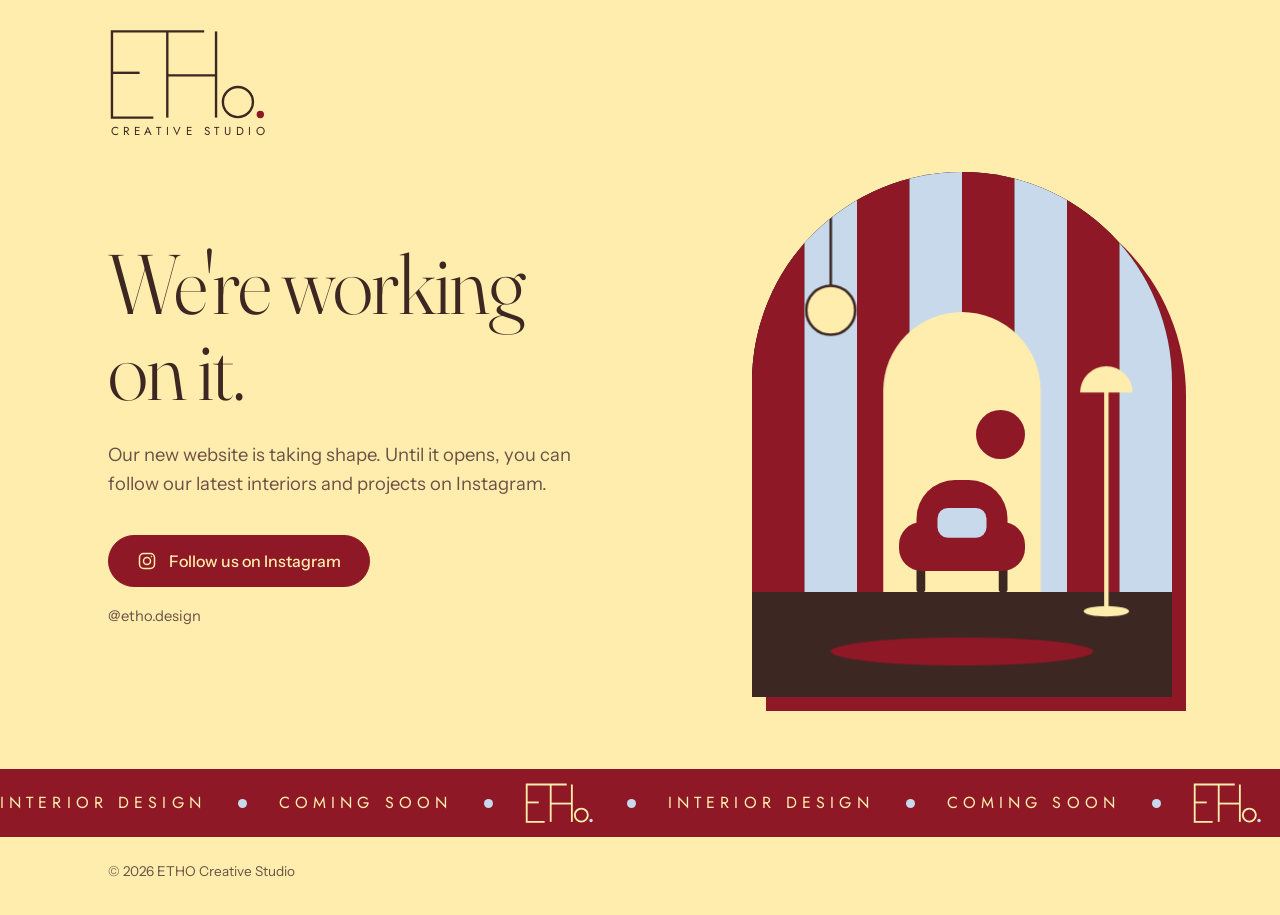
==== index.html @ 62c2abd4 "ETHO-work in progress-v.3.2 Work in Progress page" ====
<!DOCTYPE html>
<html lang="en">
<head>
<meta charset="utf-8">
<meta name="viewport" content="width=device-width, initial-scale=1">
<title>ETHO Creative Studio | Coming soon</title>
<meta name="description" content="ETHO Creative Studio, interior design. Our website is on its way. Follow our work on Instagram.">
<meta property="og:title" content="ETHO Creative Studio">
<meta property="og:description" content="Interior design. Our website is on its way. Follow our work on Instagram.">
<meta name="theme-color" content="#FFEDAD">
<link rel="icon" type="image/svg+xml" href="favicon.svg">
<link rel="preconnect" href="https://fonts.googleapis.com">
<link rel="preconnect" href="https://fonts.gstatic.com" crossorigin>
<link href="https://fonts.googleapis.com/css2?family=Fraunces:ital,opsz,wght@0,9..144,300;0,9..144,400;1,9..144,300&family=Instrument+Sans:wght@400;500&family=Jost:wght@400&display=swap" rel="stylesheet">
<style>
:root{
  --cherry:#8E1825; --blue:#C8D9EC; --butter:#FFEDAD; --choc:#3D2722;
  --bg:var(--butter); --ink:var(--choc); --muted:#6E4F47; --line:rgba(61,39,34,.22);
  --btn:#8E1825; --btn-ink:#FFEDAD; --dot:#8E1825;
  --serif:"Fraunces","Iowan Old Style",Georgia,serif;
  --sans:"Instrument Sans",system-ui,-apple-system,"Segoe UI",sans-serif;
}
@media (prefers-color-scheme: dark){
  :root:not([data-theme="light"]){
    --bg:#241512; --ink:#FFEDAD; --muted:#D8C69E; --line:rgba(255,237,173,.2);
    --btn:#A82236; --btn-ink:#FFEDAD; --dot:#E5485C;
  }
}
*{box-sizing:border-box;margin:0;padding:0}
body{
  background:var(--bg);color:var(--ink);font-family:var(--sans);font-size:17px;line-height:1.6;
  -webkit-font-smoothing:antialiased;min-height:100vh;min-height:100svh;
  display:flex;flex-direction:column;overflow-x:hidden;
}
svg{display:block;max-width:100%}
:focus-visible{outline:3px solid var(--cherry);outline-offset:3px;border-radius:2px}
.wrap{width:100%;max-width:1120px;margin:0 auto;padding:0 28px}
header{padding:28px 0 0}
.logo{display:inline-block;color:var(--ink);line-height:0}
.logo svg{height:clamp(84px,10vw,112px);width:auto;overflow:visible}
.logo .dot{fill:var(--dot)}
main{flex:1;display:flex;align-items:center;padding:24px 0 72px}
.grid{display:grid;grid-template-columns:1.1fr .9fr;gap:72px;align-items:center}
h1{
  font-family:var(--serif);font-weight:300;font-size:clamp(2.7rem,6.6vw,5.4rem);
  line-height:1.02;letter-spacing:-.02em;font-variation-settings:"opsz" 144;max-width:10ch;
}
p.lead{margin-top:26px;max-width:30rem;font-size:1.15rem;color:var(--muted)}
.btn{
  display:inline-flex;align-items:center;gap:12px;margin-top:36px;text-decoration:none;
  font:500 1rem var(--sans);padding:15px 28px;border-radius:999px;
  background:var(--btn);color:var(--btn-ink);border:1px solid var(--btn);
  transition:background .2s,color .2s,transform .2s;
}
.btn:hover{background:transparent;color:var(--ink);border-color:var(--ink)}
.btn svg{width:20px;height:20px}
.handle{margin-top:18px;font-size:.92rem;color:var(--muted)}

.frame{
  border-radius:999px 999px 0 0;overflow:hidden;aspect-ratio:4/5;background:var(--choc);
  width:100%;max-width:420px;justify-self:end;
  box-shadow:14px 14px 0 var(--cherry);
}
.frame svg{width:100%;height:100%}
.stripe{transform-box:fill-box;transform-origin:top;animation:drop .8s cubic-bezier(.2,.7,.2,1) both}
@keyframes drop{from{transform:scaleY(0)}to{transform:scaleY(1)}}
.rise{animation:rise .9s cubic-bezier(.2,.7,.2,1) both}
@keyframes rise{from{opacity:0;transform:translateY(34px)}to{opacity:1;transform:none}}
.sun{animation:pop .7s 1.1s cubic-bezier(.3,1.5,.5,1) both;transform-box:fill-box;transform-origin:center}
@keyframes pop{from{opacity:0;transform:scale(.3)}to{opacity:1;transform:none}}
.swing{transform-box:fill-box;transform-origin:50% 0;animation:swing 4.5s 1.6s ease-in-out infinite alternate}
@keyframes swing{from{transform:rotate(-3deg)}to{transform:rotate(3deg)}}
.fade{animation:fade 1s .1s both}
@keyframes fade{from{opacity:0;transform:translateY(14px)}to{opacity:1;transform:none}}

.ticker{background:var(--cherry);color:var(--butter);overflow:hidden;white-space:nowrap;padding:14px 0}
.track{display:flex;width:max-content;animation:slide 32s linear infinite}
.track span{font-family:Jost,"Instrument Sans",system-ui,sans-serif;font-weight:400;font-size:1rem;letter-spacing:.32em;text-transform:uppercase;display:inline-flex;align-items:center}
.tk-mark svg{height:40px;width:auto;display:block}
.track span::after{content:"";width:9px;height:9px;border-radius:50%;background:var(--blue);margin:0 32px}
@keyframes slide{from{transform:translateX(0)}to{transform:translateX(-50%)}}

footer{padding:24px 0 32px;font-size:.85rem;color:var(--muted)}
@media (max-width:820px){
  .grid{grid-template-columns:1fr;gap:56px}
  .frame{justify-self:start;max-width:340px}
  .wrap{padding:0 20px}
  main{padding-bottom:56px}
}
@media (prefers-reduced-motion: reduce){
  .stripe,.rise,.sun,.swing,.fade,.track{animation:none}
  *{transition:none !important}
}
</style>
</head>
<body>
<header>
  <div class="wrap">
    <a class="logo" href="/" aria-label="ETHO Creative Studio">
      <svg viewBox="170 240 610 425" role="img" aria-hidden="true" focusable="false">
        <g fill="none" stroke="currentColor" stroke-width="9">
          <path d="M342 580H185V253H535"/>
          <path d="M185 410H290"/>
          <path d="M395 253V580"/>
          <path d="M395 420H580"/>
          <path d="M580 253V580"/>
          <circle cx="663" cy="521" r="57"/>
        </g>
        <circle class="dot" cx="748" cy="568" r="14"/>
        <text x="180" y="646" font-family="Jost, 'Instrument Sans', system-ui, sans-serif" font-weight="400" font-size="44" fill="currentColor" textLength="585" lengthAdjust="spacing">CREATIVE STUDIO</text>
      </svg>
    </a>
  </div>
</header>

<main>
  <div class="wrap grid">
    <div class="fade">
      <h1>We're working on it.</h1>
      <p class="lead">Our new website is taking shape. Until it opens, you can follow our latest interiors and projects on Instagram.</p>
      <a class="btn" href="https://www.instagram.com/etho.design" target="_blank" rel="noopener">
        <svg viewBox="0 0 24 24" fill="none" stroke="currentColor" stroke-width="1.8" aria-hidden="true"><rect x="3" y="3" width="18" height="18" rx="5"/><circle cx="12" cy="12" r="4.2"/><circle cx="17.4" cy="6.6" r="1" fill="currentColor" stroke="none"/></svg>
        Follow us on Instagram
      </a>
      <p class="handle">@etho.design</p>
    </div>

    <div class="frame" aria-hidden="true">
      <svg viewBox="0 0 480 600" preserveAspectRatio="xMidYMid slice">
        <rect width="480" height="600" fill="#3D2722"/>
        <rect class="stripe" x="0" y="0" width="60" height="480" fill="#8E1825" style="animation-delay:0.00s"/>
        <rect class="stripe" x="60" y="0" width="60" height="480" fill="#C8D9EC" style="animation-delay:0.07s"/>
        <rect class="stripe" x="120" y="0" width="60" height="480" fill="#8E1825" style="animation-delay:0.14s"/>
        <rect class="stripe" x="180" y="0" width="60" height="480" fill="#C8D9EC" style="animation-delay:0.21s"/>
        <rect class="stripe" x="240" y="0" width="60" height="480" fill="#8E1825" style="animation-delay:0.28s"/>
        <rect class="stripe" x="300" y="0" width="60" height="480" fill="#C8D9EC" style="animation-delay:0.35s"/>
        <rect class="stripe" x="360" y="0" width="60" height="480" fill="#8E1825" style="animation-delay:0.42s"/>
        <rect class="stripe" x="420" y="0" width="60" height="480" fill="#C8D9EC" style="animation-delay:0.49s"/>
        <rect y="480" width="480" height="120" fill="#3D2722"/>
        <g class="rise" style="animation-delay:.7s">
          <path d="M150 480V250a90 90 0 0 1 180 0V480z" fill="#FFEDAD"/>
        </g>
        <circle class="sun" cx="284" cy="300" r="28" fill="#8E1825"/>
        <g class="rise" style="animation-delay:.95s">
          <rect x="188" y="446" width="10" height="34" rx="3" fill="#3D2722"/>
          <rect x="282" y="446" width="10" height="34" rx="3" fill="#3D2722"/>
          <rect x="188" y="352" width="104" height="100" rx="44" fill="#8E1825"/>
          <rect x="168" y="400" width="144" height="56" rx="26" fill="#8E1825"/>
          <rect x="212" y="384" width="56" height="34" rx="12" fill="#C8D9EC"/>
        </g>
        <g class="swing">
          <line x1="90" y1="0" x2="90" y2="132" stroke="#3D2722" stroke-width="3"/>
          <circle cx="90" cy="158" r="28" fill="#FFEDAD" stroke="#3D2722" stroke-width="3"/>
        </g>
        <g class="rise" style="animation-delay:1.15s">
          <line x1="405" y1="250" x2="405" y2="500" stroke="#FFEDAD" stroke-width="5" stroke-linecap="round"/>
          <path d="M375 252a30 30 0 0 1 60 0z" fill="#FFEDAD"/>
          <ellipse cx="405" cy="502" rx="26" ry="6" fill="#FFEDAD"/>
        </g>
        <g class="rise" style="animation-delay:1.3s">
          <ellipse cx="240" cy="548" rx="150" ry="16" fill="#8E1825"/>
        </g>
      </svg>
    </div>
  </div>
</main>

<div class="ticker" aria-hidden="true">
  <div class="track"><span>Interior design</span><span>Coming soon</span><span class="tk-mark"><svg viewBox="170 240 610 350" role="img" aria-hidden="true" focusable="false"><g fill="none" stroke="currentColor" stroke-width="16"><path d="M342 580H185V253H535"/><path d="M185 410H290"/><path d="M395 253V580"/><path d="M395 420H580"/><path d="M580 253V580"/><circle cx="663" cy="521" r="57"/></g><circle cx="748" cy="568" r="15" fill="#C8D9EC"/></svg></span><span>Interior design</span><span>Coming soon</span><span class="tk-mark"><svg viewBox="170 240 610 350" role="img" aria-hidden="true" focusable="false"><g fill="none" stroke="currentColor" stroke-width="16"><path d="M342 580H185V253H535"/><path d="M185 410H290"/><path d="M395 253V580"/><path d="M395 420H580"/><path d="M580 253V580"/><circle cx="663" cy="521" r="57"/></g><circle cx="748" cy="568" r="15" fill="#C8D9EC"/></svg></span><span>Interior design</span><span>Coming soon</span><span class="tk-mark"><svg viewBox="170 240 610 350" role="img" aria-hidden="true" focusable="false"><g fill="none" stroke="currentColor" stroke-width="16"><path d="M342 580H185V253H535"/><path d="M185 410H290"/><path d="M395 253V580"/><path d="M395 420H580"/><path d="M580 253V580"/><circle cx="663" cy="521" r="57"/></g><circle cx="748" cy="568" r="15" fill="#C8D9EC"/></svg></span><span>Interior design</span><span>Coming soon</span><span class="tk-mark"><svg viewBox="170 240 610 350" role="img" aria-hidden="true" focusable="false"><g fill="none" stroke="currentColor" stroke-width="16"><path d="M342 580H185V253H535"/><path d="M185 410H290"/><path d="M395 253V580"/><path d="M395 420H580"/><path d="M580 253V580"/><circle cx="663" cy="521" r="57"/></g><circle cx="748" cy="568" r="15" fill="#C8D9EC"/></svg></span><span>Interior design</span><span>Coming soon</span><span class="tk-mark"><svg viewBox="170 240 610 350" role="img" aria-hidden="true" focusable="false"><g fill="none" stroke="currentColor" stroke-width="16"><path d="M342 580H185V253H535"/><path d="M185 410H290"/><path d="M395 253V580"/><path d="M395 420H580"/><path d="M580 253V580"/><circle cx="663" cy="521" r="57"/></g><circle cx="748" cy="568" r="15" fill="#C8D9EC"/></svg></span><span>Interior design</span><span>Coming soon</span><span class="tk-mark"><svg viewBox="170 240 610 350" role="img" aria-hidden="true" focusable="false"><g fill="none" stroke="currentColor" stroke-width="16"><path d="M342 580H185V253H535"/><path d="M185 410H290"/><path d="M395 253V580"/><path d="M395 420H580"/><path d="M580 253V580"/><circle cx="663" cy="521" r="57"/></g><circle cx="748" cy="568" r="15" fill="#C8D9EC"/></svg></span></div>
</div>

<footer><div class="wrap">&copy; <span id="yr">2026</span> ETHO Creative Studio</div></footer>
<script>document.getElementById("yr").textContent=new Date().getFullYear();</script>
</body>
</html>
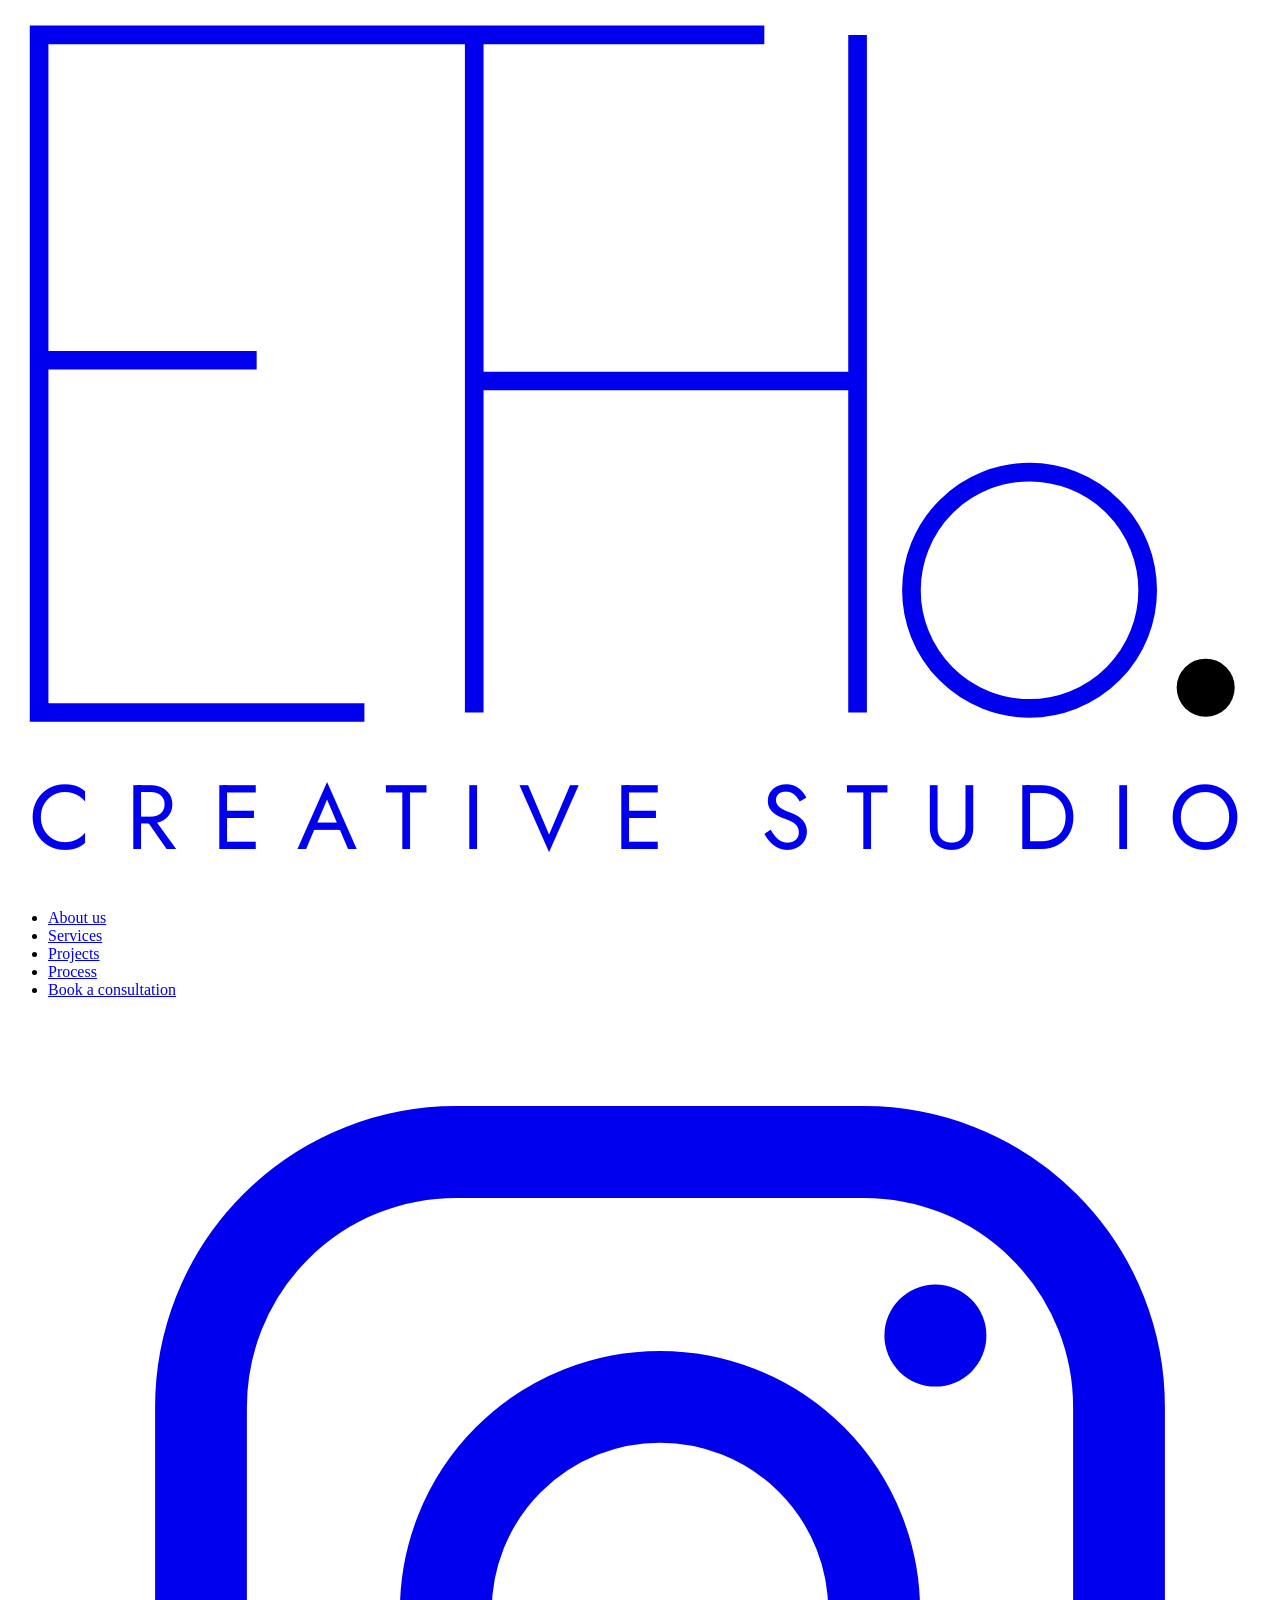
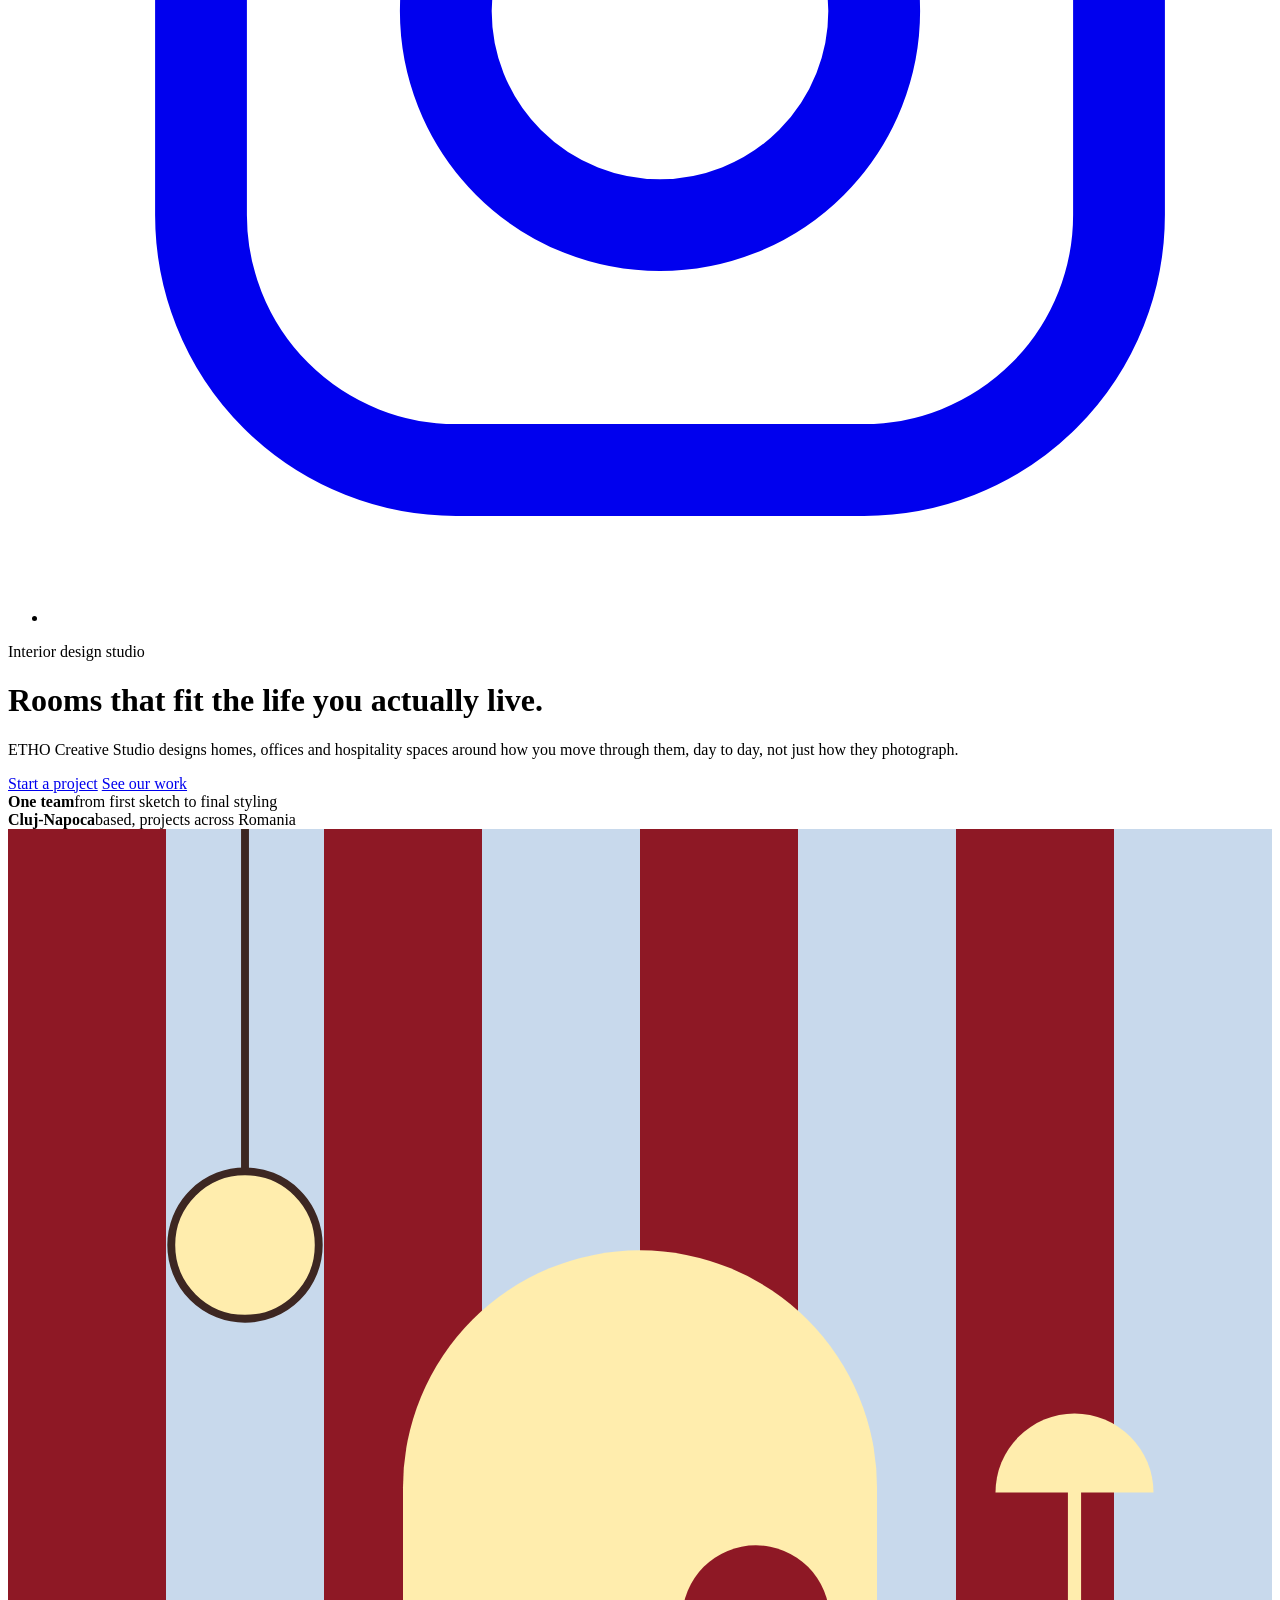
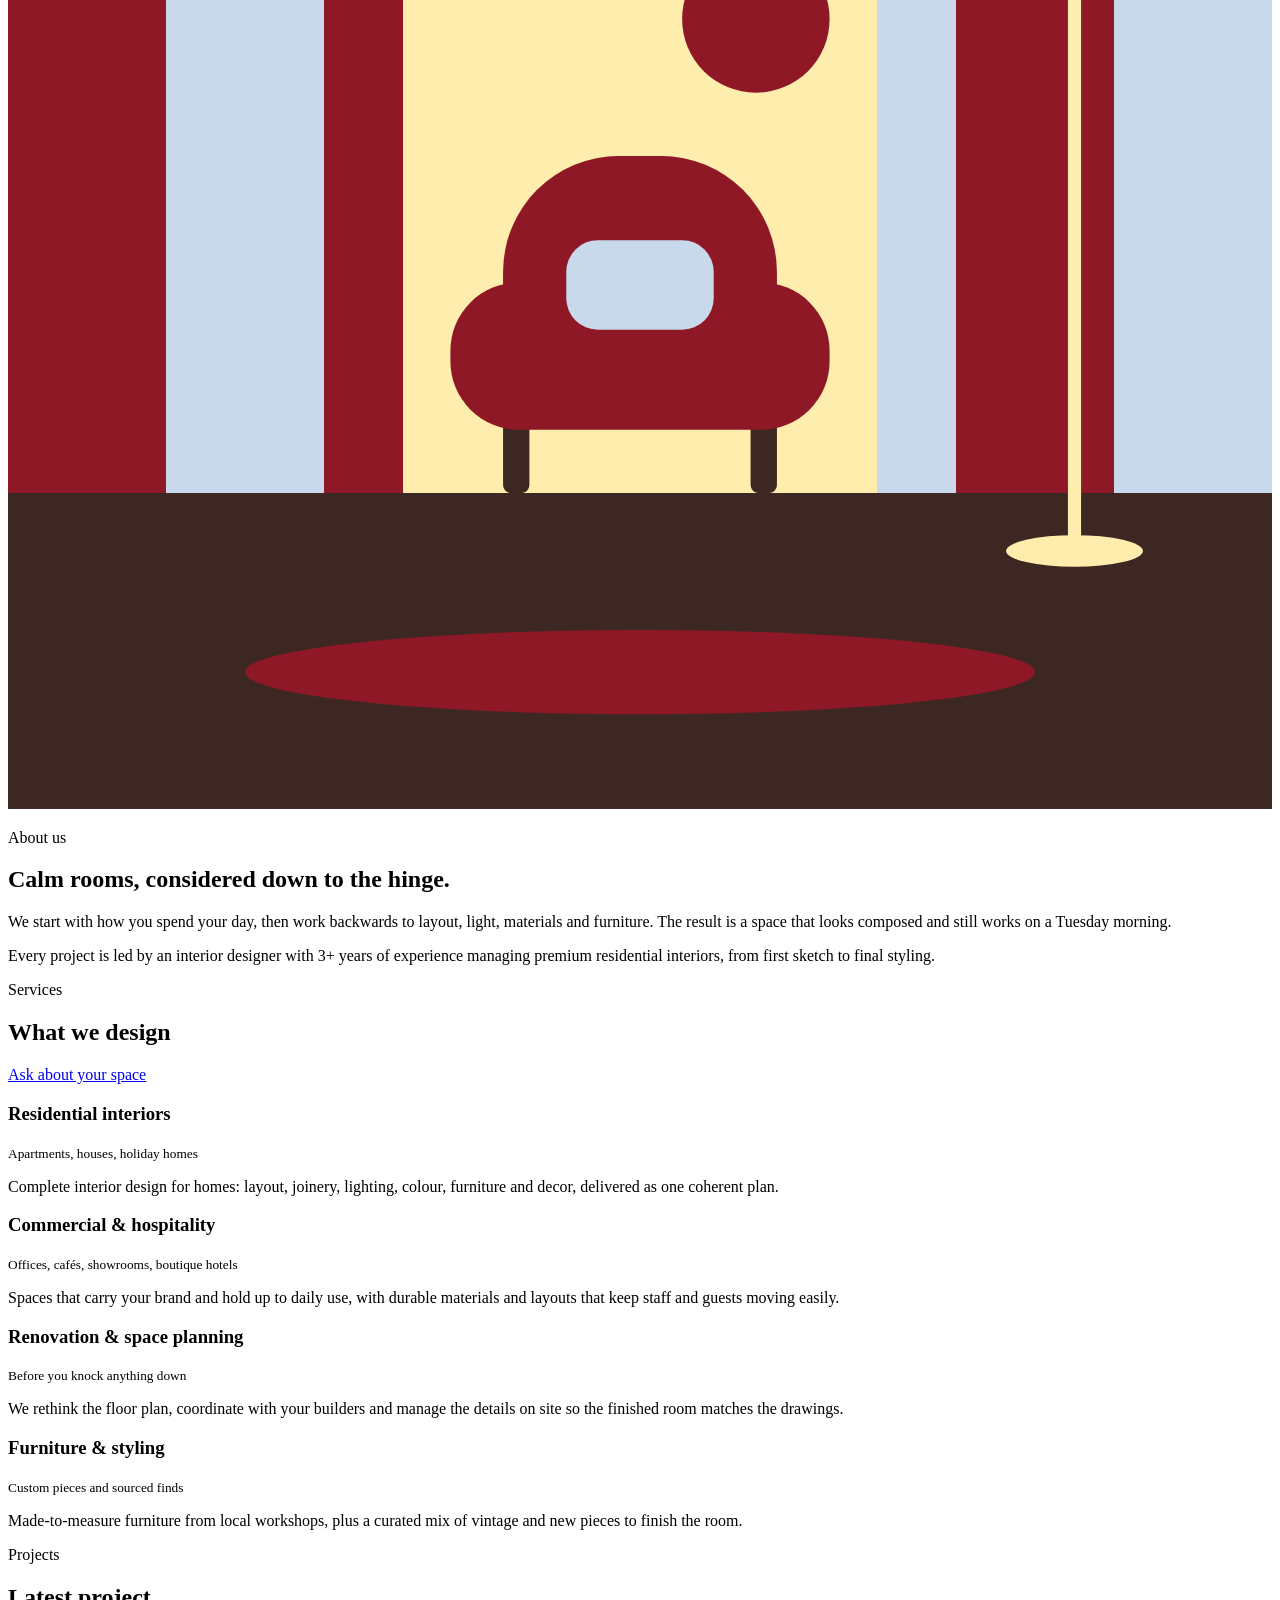
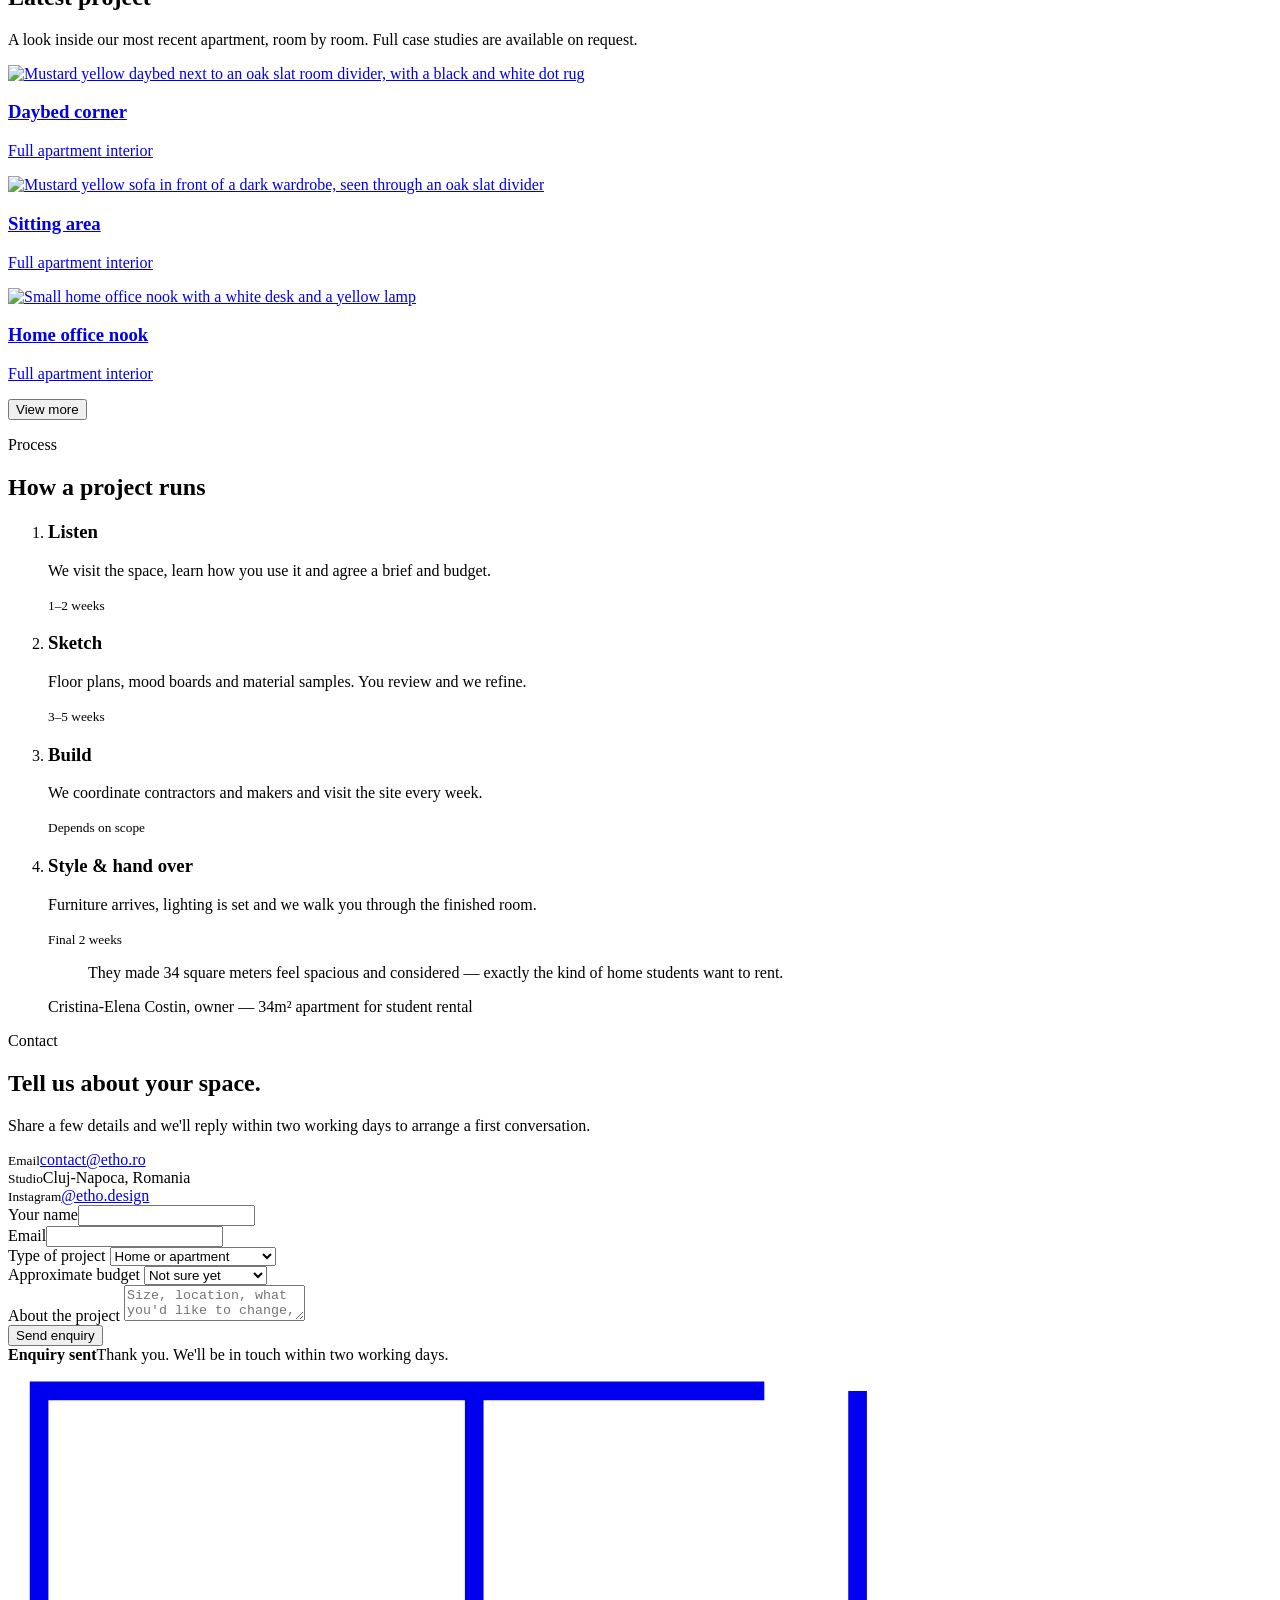
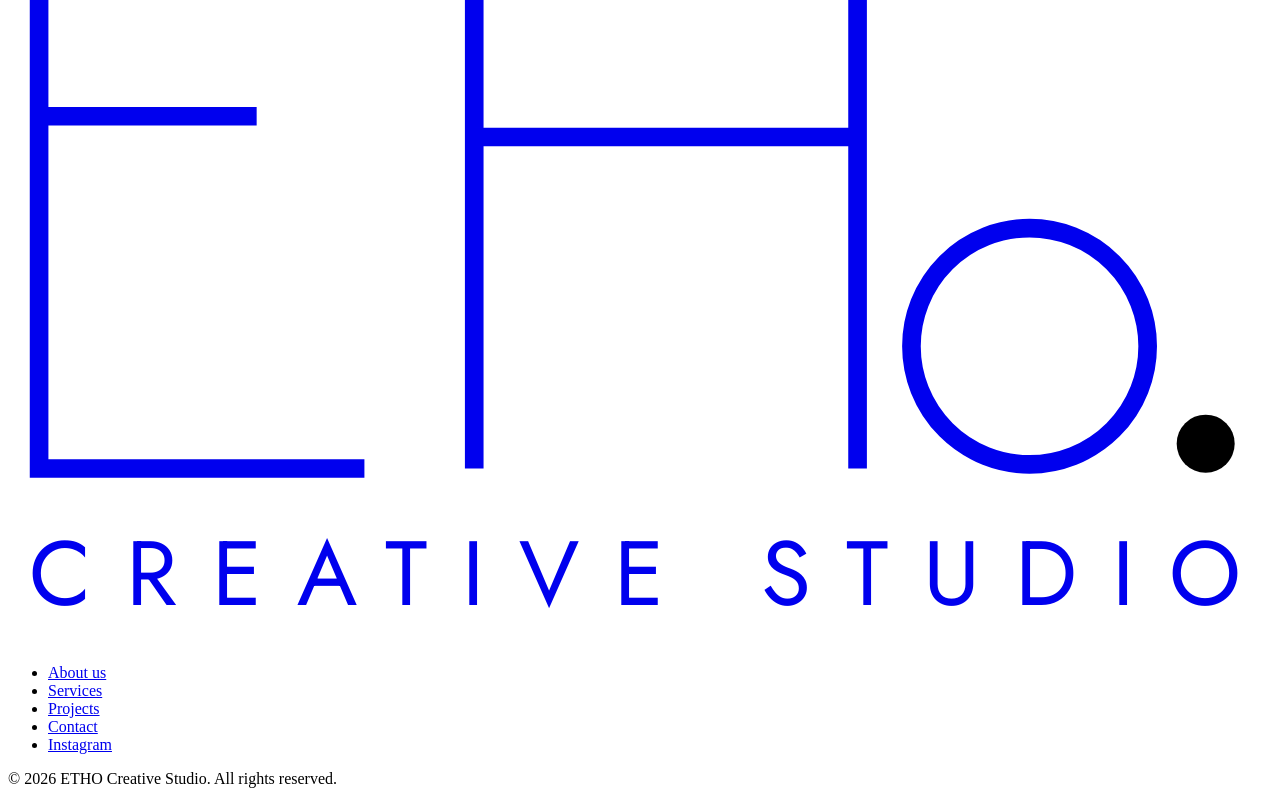
==== commit da1b844e: "v 1.8. - first LIVE Deploy ETHO Creative Studio official website - first deploy" ====
--- a/index.html
+++ b/index.html
@@ -3,100 +3,22 @@
 <head>
 <meta charset="utf-8">
 <meta name="viewport" content="width=device-width, initial-scale=1">
-<title>ETHO Creative Studio | Coming soon</title>
-<meta name="description" content="ETHO Creative Studio, interior design. Our website is on its way. Follow our work on Instagram.">
+<title>ETHO Creative Studio | Interior design</title>
+<meta name="description" content="ETHO Creative Studio designs homes and interiors around the way people actually live in them.">
 <meta property="og:title" content="ETHO Creative Studio">
-<meta property="og:description" content="Interior design. Our website is on its way. Follow our work on Instagram.">
+<meta property="og:description" content="Interior design studio. Homes, offices and hospitality spaces, designed around how you live.">
 <meta name="theme-color" content="#FFEDAD">
 <link rel="icon" type="image/svg+xml" href="favicon.svg">
 <link rel="preconnect" href="https://fonts.googleapis.com">
 <link rel="preconnect" href="https://fonts.gstatic.com" crossorigin>
-<link href="https://fonts.googleapis.com/css2?family=Fraunces:ital,opsz,wght@0,9..144,300;0,9..144,400;1,9..144,300&family=Instrument+Sans:wght@400;500&family=Jost:wght@400&display=swap" rel="stylesheet">
-<style>
-:root{
-  --cherry:#8E1825; --blue:#C8D9EC; --butter:#FFEDAD; --choc:#3D2722;
-  --bg:var(--butter); --ink:var(--choc); --muted:#6E4F47; --line:rgba(61,39,34,.22);
-  --btn:#8E1825; --btn-ink:#FFEDAD; --dot:#8E1825;
-  --serif:"Fraunces","Iowan Old Style",Georgia,serif;
-  --sans:"Instrument Sans",system-ui,-apple-system,"Segoe UI",sans-serif;
-}
-@media (prefers-color-scheme: dark){
-  :root:not([data-theme="light"]){
-    --bg:#241512; --ink:#FFEDAD; --muted:#D8C69E; --line:rgba(255,237,173,.2);
-    --btn:#A82236; --btn-ink:#FFEDAD; --dot:#E5485C;
-  }
-}
-*{box-sizing:border-box;margin:0;padding:0}
-body{
-  background:var(--bg);color:var(--ink);font-family:var(--sans);font-size:17px;line-height:1.6;
-  -webkit-font-smoothing:antialiased;min-height:100vh;min-height:100svh;
-  display:flex;flex-direction:column;overflow-x:hidden;
-}
-svg{display:block;max-width:100%}
-:focus-visible{outline:3px solid var(--cherry);outline-offset:3px;border-radius:2px}
-.wrap{width:100%;max-width:1120px;margin:0 auto;padding:0 28px}
-header{padding:28px 0 0}
-.logo{display:inline-block;color:var(--ink);line-height:0}
-.logo svg{height:clamp(84px,10vw,112px);width:auto;overflow:visible}
-.logo .dot{fill:var(--dot)}
-main{flex:1;display:flex;align-items:center;padding:24px 0 72px}
-.grid{display:grid;grid-template-columns:1.1fr .9fr;gap:72px;align-items:center}
-h1{
-  font-family:var(--serif);font-weight:300;font-size:clamp(2.7rem,6.6vw,5.4rem);
-  line-height:1.02;letter-spacing:-.02em;font-variation-settings:"opsz" 144;max-width:10ch;
-}
-p.lead{margin-top:26px;max-width:30rem;font-size:1.15rem;color:var(--muted)}
-.btn{
-  display:inline-flex;align-items:center;gap:12px;margin-top:36px;text-decoration:none;
-  font:500 1rem var(--sans);padding:15px 28px;border-radius:999px;
-  background:var(--btn);color:var(--btn-ink);border:1px solid var(--btn);
-  transition:background .2s,color .2s,transform .2s;
-}
-.btn:hover{background:transparent;color:var(--ink);border-color:var(--ink)}
-.btn svg{width:20px;height:20px}
-.handle{margin-top:18px;font-size:.92rem;color:var(--muted)}
-
-.frame{
-  border-radius:999px 999px 0 0;overflow:hidden;aspect-ratio:4/5;background:var(--choc);
-  width:100%;max-width:420px;justify-self:end;
-  box-shadow:14px 14px 0 var(--cherry);
-}
-.frame svg{width:100%;height:100%}
-.stripe{transform-box:fill-box;transform-origin:top;animation:drop .8s cubic-bezier(.2,.7,.2,1) both}
-@keyframes drop{from{transform:scaleY(0)}to{transform:scaleY(1)}}
-.rise{animation:rise .9s cubic-bezier(.2,.7,.2,1) both}
-@keyframes rise{from{opacity:0;transform:translateY(34px)}to{opacity:1;transform:none}}
-.sun{animation:pop .7s 1.1s cubic-bezier(.3,1.5,.5,1) both;transform-box:fill-box;transform-origin:center}
-@keyframes pop{from{opacity:0;transform:scale(.3)}to{opacity:1;transform:none}}
-.swing{transform-box:fill-box;transform-origin:50% 0;animation:swing 4.5s 1.6s ease-in-out infinite alternate}
-@keyframes swing{from{transform:rotate(-3deg)}to{transform:rotate(3deg)}}
-.fade{animation:fade 1s .1s both}
-@keyframes fade{from{opacity:0;transform:translateY(14px)}to{opacity:1;transform:none}}
-
-.ticker{background:var(--cherry);color:var(--butter);overflow:hidden;white-space:nowrap;padding:14px 0}
-.track{display:flex;width:max-content;animation:slide 32s linear infinite}
-.track span{font-family:Jost,"Instrument Sans",system-ui,sans-serif;font-weight:400;font-size:1rem;letter-spacing:.32em;text-transform:uppercase;display:inline-flex;align-items:center}
-.tk-mark svg{height:40px;width:auto;display:block}
-.track span::after{content:"";width:9px;height:9px;border-radius:50%;background:var(--blue);margin:0 32px}
-@keyframes slide{from{transform:translateX(0)}to{transform:translateX(-50%)}}
-
-footer{padding:24px 0 32px;font-size:.85rem;color:var(--muted)}
-@media (max-width:820px){
-  .grid{grid-template-columns:1fr;gap:56px}
-  .frame{justify-self:start;max-width:340px}
-  .wrap{padding:0 20px}
-  main{padding-bottom:56px}
-}
-@media (prefers-reduced-motion: reduce){
-  .stripe,.rise,.sun,.swing,.fade,.track{animation:none}
-  *{transition:none !important}
-}
-</style>
+<link href="https://fonts.googleapis.com/css2?family=Fraunces:ital,opsz,wght@0,9..144,300;0,9..144,400;0,9..144,500;1,9..144,300&family=Instrument+Sans:wght@400;500;600&family=Jost:wght@400;500&display=swap" rel="stylesheet">
+<link rel="stylesheet" href="css/style.css">
 </head>
 <body>
-<header>
-  <div class="wrap">
-    <a class="logo" href="/" aria-label="ETHO Creative Studio">
+
+<header class="site">
+  <div class="wrap nav">
+    <a class="logo" href="#" aria-label="ETHO Creative Studio, home">
       <svg viewBox="170 240 610 425" role="img" aria-hidden="true" focusable="false">
         <g fill="none" stroke="currentColor" stroke-width="9">
           <path d="M342 580H185V253H535"/>
@@ -110,66 +32,312 @@
         <text x="180" y="646" font-family="Jost, 'Instrument Sans', system-ui, sans-serif" font-weight="400" font-size="44" fill="currentColor" textLength="585" lengthAdjust="spacing">CREATIVE STUDIO</text>
       </svg>
     </a>
+    <nav aria-label="Main">
+      <ul>
+        <li class="nav-link"><a class="link" href="#about">About us</a></li>
+        <li class="nav-link"><a class="link" href="#services">Services</a></li>
+        <li class="nav-link"><a class="link" href="#projects">Projects</a></li>
+        <li class="nav-link"><a class="link" href="#process">Process</a></li>
+        <li><a class="btn small" href="#contact">Book a consultation</a></li>
+        <li><a class="ig" href="https://www.instagram.com/etho.design" target="_blank" rel="noopener" aria-label="ETHO on Instagram (@etho.design)">
+          <svg viewBox="0 0 24 24" fill="none" stroke="currentColor" stroke-width="1.8" aria-hidden="true"><rect x="3" y="3" width="18" height="18" rx="5"/><circle cx="12" cy="12" r="4.2"/><circle cx="17.4" cy="6.6" r="1" fill="currentColor" stroke="none"/></svg>
+        </a></li>
+      </ul>
+    </nav>
   </div>
 </header>
 
-<main>
-  <div class="wrap grid">
-    <div class="fade">
-      <h1>We're working on it.</h1>
-      <p class="lead">Our new website is taking shape. Until it opens, you can follow our latest interiors and projects on Instagram.</p>
-      <a class="btn" href="https://www.instagram.com/etho.design" target="_blank" rel="noopener">
-        <svg viewBox="0 0 24 24" fill="none" stroke="currentColor" stroke-width="1.8" aria-hidden="true"><rect x="3" y="3" width="18" height="18" rx="5"/><circle cx="12" cy="12" r="4.2"/><circle cx="17.4" cy="6.6" r="1" fill="currentColor" stroke="none"/></svg>
-        Follow us on Instagram
+<main id="top">
+
+  <!-- HERO -->
+  <div class="hero">
+    <div class="wrap hero-grid">
+      <div>
+        <p class="label">Interior design studio</p>
+        <h1>Rooms that fit the life you actually live.</h1>
+        <p class="lead">ETHO Creative Studio designs homes, offices and hospitality spaces around how you move through them, day to day, not just how they photograph.</p>
+        <div class="actions">
+          <a class="btn" href="#contact">Start a project</a>
+          <a class="btn ghost" href="#projects">See our work</a>
+        </div>
+        <div class="hero-facts">
+          <div><strong>One team</strong>from first sketch to final styling</div>
+          <div><strong>Cluj-Napoca</strong>based, projects across Romania</div>
+        </div>
+      </div>
+
+      <div class="frame" aria-hidden="true">
+        <svg viewBox="0 0 480 600" preserveAspectRatio="xMidYMid slice">
+          <rect width="480" height="600" fill="#3D2722"/>
+          <rect class="stripe" x="0" y="0" width="60" height="480" fill="#8E1825" style="animation-delay:.00s"/>
+          <rect class="stripe" x="60" y="0" width="60" height="480" fill="#C8D9EC" style="animation-delay:.07s"/>
+          <rect class="stripe" x="120" y="0" width="60" height="480" fill="#8E1825" style="animation-delay:.14s"/>
+          <rect class="stripe" x="180" y="0" width="60" height="480" fill="#C8D9EC" style="animation-delay:.21s"/>
+          <rect class="stripe" x="240" y="0" width="60" height="480" fill="#8E1825" style="animation-delay:.28s"/>
+          <rect class="stripe" x="300" y="0" width="60" height="480" fill="#C8D9EC" style="animation-delay:.35s"/>
+          <rect class="stripe" x="360" y="0" width="60" height="480" fill="#8E1825" style="animation-delay:.42s"/>
+          <rect class="stripe" x="420" y="0" width="60" height="480" fill="#C8D9EC" style="animation-delay:.49s"/>
+          <rect y="480" width="480" height="120" fill="#3D2722"/>
+          <g class="rise" style="animation-delay:.7s">
+            <path d="M150 480V250a90 90 0 0 1 180 0V480z" fill="#FFEDAD"/>
+          </g>
+          <circle cx="284" cy="300" r="28" fill="#8E1825"/>
+          <g class="rise" style="animation-delay:.95s">
+            <rect x="188" y="446" width="10" height="34" rx="3" fill="#3D2722"/>
+            <rect x="282" y="446" width="10" height="34" rx="3" fill="#3D2722"/>
+            <rect x="188" y="352" width="104" height="100" rx="44" fill="#8E1825"/>
+            <rect x="168" y="400" width="144" height="56" rx="26" fill="#8E1825"/>
+            <rect x="212" y="384" width="56" height="34" rx="12" fill="#C8D9EC"/>
+          </g>
+          <g class="rise" style="animation-delay:1.1s">
+            <g class="swing">
+              <line x1="90" y1="0" x2="90" y2="132" stroke="#3D2722" stroke-width="3"/>
+              <circle cx="90" cy="158" r="28" fill="#FFEDAD" stroke="#3D2722" stroke-width="3"/>
+            </g>
+          </g>
+          <g class="rise" style="animation-delay:1.15s">
+            <line x1="405" y1="250" x2="405" y2="500" stroke="#FFEDAD" stroke-width="5" stroke-linecap="round"/>
+            <path d="M375 252a30 30 0 0 1 60 0z" fill="#FFEDAD"/>
+            <ellipse cx="405" cy="502" rx="26" ry="6" fill="#FFEDAD"/>
+          </g>
+          <g class="rise" style="animation-delay:1.3s">
+            <ellipse cx="240" cy="548" rx="150" ry="16" fill="#8E1825"/>
+          </g>
+        </svg>
+      </div>
+    </div>
+  </div>
+
+  <!-- ABOUT US -->
+  <section id="about">
+    <div class="wrap studio-grid">
+      <div class="head">
+        <p class="label">About us</p>
+        <h2>Calm rooms, considered down to the hinge.</h2>
+      </div>
+      <div>
+        <p>We start with how you spend your day, then work backwards to layout, light, materials and furniture. The result is a space that looks composed and still works on a Tuesday morning.</p>
+        <p>Every project is led by an interior designer with 3+ years of experience managing premium residential interiors, from first sketch to final styling.</p>
+      </div>
+    </div>
+  </section>
+
+  <!-- SERVICES -->
+  <section id="services" class="services">
+    <div class="wrap">
+      <div class="proj-head">
+        <div>
+          <p class="label">Services</p>
+          <h2>What we design</h2>
+        </div>
+        <a class="btn" href="#contact">Ask about your space</a>
+      </div>
+      <div class="svc-list">
+        <div class="svc">
+          <div><h3>Residential interiors</h3><small>Apartments, houses, holiday homes</small></div>
+          <p>Complete interior design for homes: layout, joinery, lighting, colour, furniture and decor, delivered as one coherent plan.</p>
+        </div>
+        <div class="svc">
+          <div><h3>Commercial &amp; hospitality</h3><small>Offices, cafés, showrooms, boutique hotels</small></div>
+          <p>Spaces that carry your brand and hold up to daily use, with durable materials and layouts that keep staff and guests moving easily.</p>
+        </div>
+        <div class="svc">
+          <div><h3>Renovation &amp; space planning</h3><small>Before you knock anything down</small></div>
+          <p>We rethink the floor plan, coordinate with your builders and manage the details on site so the finished room matches the drawings.</p>
+        </div>
+        <div class="svc">
+          <div><h3>Furniture &amp; styling</h3><small>Custom pieces and sourced finds</small></div>
+          <p>Made-to-measure furniture from local workshops, plus a curated mix of vintage and new pieces to finish the room.</p>
+        </div>
+      </div>
+    </div>
+  </section>
+
+  <!-- PROJECTS -->
+  <section id="projects">
+    <div class="wrap">
+      <div class="proj-head">
+        <div>
+          <p class="label">Projects</p>
+          <h2>Latest project</h2>
+        </div>
+        <p>A look inside our most recent apartment, room by room. Full case studies are available on request.</p>
+      </div>
+
+      <div class="grid" id="projGrid">
+        <a class="tile a" href="#contact" aria-label="Latest project, yellow daybed detail">
+          <div class="art">
+            <img src="assets/images/project-yellow-sofa.jpg" alt="Mustard yellow daybed next to an oak slat room divider, with a black and white dot rug">
+          </div>
+          <div class="cap"><h3>Daybed corner</h3><p>Full apartment interior</p></div>
+        </a>
+
+        <a class="tile b" href="#contact" aria-label="Latest project, yellow sofa and wardrobe">
+          <div class="art">
+            <img src="assets/images/project-yellow-corner.jpg" alt="Mustard yellow sofa in front of a dark wardrobe, seen through an oak slat divider">
+          </div>
+          <div class="cap"><h3>Sitting area</h3><p>Full apartment interior</p></div>
+        </a>
+
+        <a class="tile c" href="#contact" aria-label="Latest project, home office nook">
+          <div class="art">
+            <img src="assets/images/project-office.jpg" alt="Small home office nook with a white desk and a yellow lamp">
+          </div>
+          <div class="cap"><h3>Home office nook</h3><p>Full apartment interior</p></div>
+        </a>
+
+        <a class="tile d" href="#contact" aria-label="Latest project, kitchen" hidden>
+          <div class="art">
+            <img src="assets/images/project-kitchen.jpg" alt="Kitchen with sage green cabinetry, oak countertop and a dark backsplash">
+          </div>
+          <div class="cap"><h3>Kitchen</h3><p>Full apartment interior</p></div>
+        </a>
+
+        <a class="tile a" href="#contact" aria-label="Latest project, living and dining area" hidden>
+          <div class="art">
+            <img src="assets/images/project-living.jpg" alt="Living and dining area with a black and white striped accent wall and a paper pendant light">
+          </div>
+          <div class="cap"><h3>Living &amp; dining</h3><p>Full apartment interior</p></div>
+        </a>
+
+        <a class="tile b" href="#contact" aria-label="Latest project, bathroom" hidden>
+          <div class="art">
+            <img src="assets/images/project-bathroom.jpg" alt="Bathroom with mustard scalloped tile along the tub and a light oak vanity">
+          </div>
+          <div class="cap"><h3>Bathroom</h3><p>Full apartment interior</p></div>
+        </a>
+      </div>
+
+      <div class="proj-more">
+        <button class="btn ghost" id="projMoreBtn" type="button" aria-expanded="false" aria-controls="projGrid">View more</button>
+      </div>
+    </div>
+  </section>
+
+  <!-- PROCESS -->
+  <section id="process" class="process">
+    <div class="wrap">
+      <p class="label">Process</p>
+      <h2>How a project runs</h2>
+      <ol class="steps">
+        <li class="step">
+          <h3>Listen</h3>
+          <p>We visit the space, learn how you use it and agree a brief and budget.</p>
+          <small>1–2 weeks</small>
+        </li>
+        <li class="step">
+          <h3>Sketch</h3>
+          <p>Floor plans, mood boards and material samples. You review and we refine.</p>
+          <small>3–5 weeks</small>
+        </li>
+        <li class="step">
+          <h3>Build</h3>
+          <p>We coordinate contractors and makers and visit the site every week.</p>
+          <small>Depends on scope</small>
+        </li>
+        <li class="step">
+          <h3>Style &amp; hand over</h3>
+          <p>Furniture arrives, lighting is set and we walk you through the finished room.</p>
+          <small>Final 2 weeks</small>
+        </li>
+      </ol>
+    </div>
+  </section>
+
+  <!-- QUOTE -->
+  <section class="quote">
+    <div class="wrap">
+      <figure>
+        <blockquote>They made 34 square meters feel spacious and considered — exactly the kind of home students want to rent.</blockquote>
+        <figcaption>Cristina-Elena Costin, owner — 34m² apartment for student rental</figcaption>
+      </figure>
+    </div>
+  </section>
+
+  <!-- CONTACT -->
+  <section id="contact" class="contact">
+    <div class="wrap contact-grid">
+      <div>
+        <p class="label">Contact</p>
+        <h2>Tell us about your space.</h2>
+        <p class="lead">Share a few details and we'll reply within two working days to arrange a first conversation.</p>
+        <div class="details">
+          <div><small>Email</small><a href="mailto:contact@etho.ro">contact@etho.ro</a></div>
+          <div><small>Studio</small>Cluj-Napoca, Romania</div>
+          <div><small>Instagram</small><a href="https://www.instagram.com/etho.design" target="_blank" rel="noopener">@etho.design</a></div>
+        </div>
+      </div>
+
+      <div>
+        <form id="form" novalidate>
+          <div class="row">
+            <div><label for="name">Your name</label><input id="name" name="name" autocomplete="name" required></div>
+            <div><label for="email">Email</label><input id="email" name="email" type="email" autocomplete="email" required></div>
+          </div>
+          <div class="row">
+            <div>
+              <label for="type">Type of project</label>
+              <select id="type" name="type">
+                <option>Home or apartment</option>
+                <option>Office</option>
+                <option>Café, restaurant or hotel</option>
+                <option>Shop or showroom</option>
+                <option>Something else</option>
+              </select>
+            </div>
+            <div>
+              <label for="budget">Approximate budget</label>
+              <select id="budget" name="budget">
+                <option>Not sure yet</option>
+                <option>Under 10,000 €</option>
+                <option>10,000–30,000 €</option>
+                <option>30,000–80,000 €</option>
+                <option>Over 80,000 €</option>
+              </select>
+            </div>
+          </div>
+          <div>
+            <label for="msg">About the project</label>
+            <textarea id="msg" name="msg" placeholder="Size, location, what you'd like to change, ideal timing"></textarea>
+          </div>
+          <div><button class="btn" type="submit">Send enquiry</button></div>
+          <p class="note" id="err" role="alert" hidden>Please add your name and a valid email so we can reply.</p>
+          <div class="ok" id="ok" role="status"><strong>Enquiry sent</strong>Thank you. We'll be in touch within two working days.</div>
+        </form>
+      </div>
+    </div>
+  </section>
+</main>
+
+<footer>
+  <div class="wrap">
+    <div class="foot">
+      <a class="logo" href="#" aria-label="ETHO Creative Studio, home">
+        <svg viewBox="170 240 610 425" role="img" aria-hidden="true" focusable="false">
+          <g fill="none" stroke="currentColor" stroke-width="9">
+            <path d="M342 580H185V253H535"/>
+            <path d="M185 410H290"/>
+            <path d="M395 253V580"/>
+            <path d="M395 420H580"/>
+            <path d="M580 253V580"/>
+            <circle cx="663" cy="521" r="57"/>
+          </g>
+          <circle class="dot" cx="748" cy="568" r="14"/>
+          <text x="180" y="646" font-family="Jost, 'Instrument Sans', system-ui, sans-serif" font-weight="400" font-size="44" fill="currentColor" textLength="585" lengthAdjust="spacing">CREATIVE STUDIO</text>
+        </svg>
       </a>
-      <p class="handle">@etho.design</p>
-    </div>
-
-    <div class="frame" aria-hidden="true">
-      <svg viewBox="0 0 480 600" preserveAspectRatio="xMidYMid slice">
-        <rect width="480" height="600" fill="#3D2722"/>
-        <rect class="stripe" x="0" y="0" width="60" height="480" fill="#8E1825" style="animation-delay:0.00s"/>
-        <rect class="stripe" x="60" y="0" width="60" height="480" fill="#C8D9EC" style="animation-delay:0.07s"/>
-        <rect class="stripe" x="120" y="0" width="60" height="480" fill="#8E1825" style="animation-delay:0.14s"/>
-        <rect class="stripe" x="180" y="0" width="60" height="480" fill="#C8D9EC" style="animation-delay:0.21s"/>
-        <rect class="stripe" x="240" y="0" width="60" height="480" fill="#8E1825" style="animation-delay:0.28s"/>
-        <rect class="stripe" x="300" y="0" width="60" height="480" fill="#C8D9EC" style="animation-delay:0.35s"/>
-        <rect class="stripe" x="360" y="0" width="60" height="480" fill="#8E1825" style="animation-delay:0.42s"/>
-        <rect class="stripe" x="420" y="0" width="60" height="480" fill="#C8D9EC" style="animation-delay:0.49s"/>
-        <rect y="480" width="480" height="120" fill="#3D2722"/>
-        <g class="rise" style="animation-delay:.7s">
-          <path d="M150 480V250a90 90 0 0 1 180 0V480z" fill="#FFEDAD"/>
-        </g>
-        <circle class="sun" cx="284" cy="300" r="28" fill="#8E1825"/>
-        <g class="rise" style="animation-delay:.95s">
-          <rect x="188" y="446" width="10" height="34" rx="3" fill="#3D2722"/>
-          <rect x="282" y="446" width="10" height="34" rx="3" fill="#3D2722"/>
-          <rect x="188" y="352" width="104" height="100" rx="44" fill="#8E1825"/>
-          <rect x="168" y="400" width="144" height="56" rx="26" fill="#8E1825"/>
-          <rect x="212" y="384" width="56" height="34" rx="12" fill="#C8D9EC"/>
-        </g>
-        <g class="swing">
-          <line x1="90" y1="0" x2="90" y2="132" stroke="#3D2722" stroke-width="3"/>
-          <circle cx="90" cy="158" r="28" fill="#FFEDAD" stroke="#3D2722" stroke-width="3"/>
-        </g>
-        <g class="rise" style="animation-delay:1.15s">
-          <line x1="405" y1="250" x2="405" y2="500" stroke="#FFEDAD" stroke-width="5" stroke-linecap="round"/>
-          <path d="M375 252a30 30 0 0 1 60 0z" fill="#FFEDAD"/>
-          <ellipse cx="405" cy="502" rx="26" ry="6" fill="#FFEDAD"/>
-        </g>
-        <g class="rise" style="animation-delay:1.3s">
-          <ellipse cx="240" cy="548" rx="150" ry="16" fill="#8E1825"/>
-        </g>
-      </svg>
-    </div>
+      <ul>
+        <li><a href="#about">About us</a></li>
+        <li><a href="#services">Services</a></li>
+        <li><a href="#projects">Projects</a></li>
+        <li><a href="#contact">Contact</a></li>
+        <li><a href="https://www.instagram.com/etho.design" target="_blank" rel="noopener">Instagram</a></li>
+      </ul>
+    </div>
+    <p class="legal">© <span id="yr">2026</span> ETHO Creative Studio. All rights reserved.</p>
   </div>
-</main>
-
-<div class="ticker" aria-hidden="true">
-  <div class="track"><span>Interior design</span><span>Coming soon</span><span class="tk-mark"><svg viewBox="170 240 610 350" role="img" aria-hidden="true" focusable="false"><g fill="none" stroke="currentColor" stroke-width="16"><path d="M342 580H185V253H535"/><path d="M185 410H290"/><path d="M395 253V580"/><path d="M395 420H580"/><path d="M580 253V580"/><circle cx="663" cy="521" r="57"/></g><circle cx="748" cy="568" r="15" fill="#C8D9EC"/></svg></span><span>Interior design</span><span>Coming soon</span><span class="tk-mark"><svg viewBox="170 240 610 350" role="img" aria-hidden="true" focusable="false"><g fill="none" stroke="currentColor" stroke-width="16"><path d="M342 580H185V253H535"/><path d="M185 410H290"/><path d="M395 253V580"/><path d="M395 420H580"/><path d="M580 253V580"/><circle cx="663" cy="521" r="57"/></g><circle cx="748" cy="568" r="15" fill="#C8D9EC"/></svg></span><span>Interior design</span><span>Coming soon</span><span class="tk-mark"><svg viewBox="170 240 610 350" role="img" aria-hidden="true" focusable="false"><g fill="none" stroke="currentColor" stroke-width="16"><path d="M342 580H185V253H535"/><path d="M185 410H290"/><path d="M395 253V580"/><path d="M395 420H580"/><path d="M580 253V580"/><circle cx="663" cy="521" r="57"/></g><circle cx="748" cy="568" r="15" fill="#C8D9EC"/></svg></span><span>Interior design</span><span>Coming soon</span><span class="tk-mark"><svg viewBox="170 240 610 350" role="img" aria-hidden="true" focusable="false"><g fill="none" stroke="currentColor" stroke-width="16"><path d="M342 580H185V253H535"/><path d="M185 410H290"/><path d="M395 253V580"/><path d="M395 420H580"/><path d="M580 253V580"/><circle cx="663" cy="521" r="57"/></g><circle cx="748" cy="568" r="15" fill="#C8D9EC"/></svg></span><span>Interior design</span><span>Coming soon</span><span class="tk-mark"><svg viewBox="170 240 610 350" role="img" aria-hidden="true" focusable="false"><g fill="none" stroke="currentColor" stroke-width="16"><path d="M342 580H185V253H535"/><path d="M185 410H290"/><path d="M395 253V580"/><path d="M395 420H580"/><path d="M580 253V580"/><circle cx="663" cy="521" r="57"/></g><circle cx="748" cy="568" r="15" fill="#C8D9EC"/></svg></span><span>Interior design</span><span>Coming soon</span><span class="tk-mark"><svg viewBox="170 240 610 350" role="img" aria-hidden="true" focusable="false"><g fill="none" stroke="currentColor" stroke-width="16"><path d="M342 580H185V253H535"/><path d="M185 410H290"/><path d="M395 253V580"/><path d="M395 420H580"/><path d="M580 253V580"/><circle cx="663" cy="521" r="57"/></g><circle cx="748" cy="568" r="15" fill="#C8D9EC"/></svg></span></div>
-</div>
-
-<footer><div class="wrap">&copy; <span id="yr">2026</span> ETHO Creative Studio</div></footer>
-<script>document.getElementById("yr").textContent=new Date().getFullYear();</script>
+</footer>
+
+<script src="js/main.js" defer></script>
 </body>
 </html>
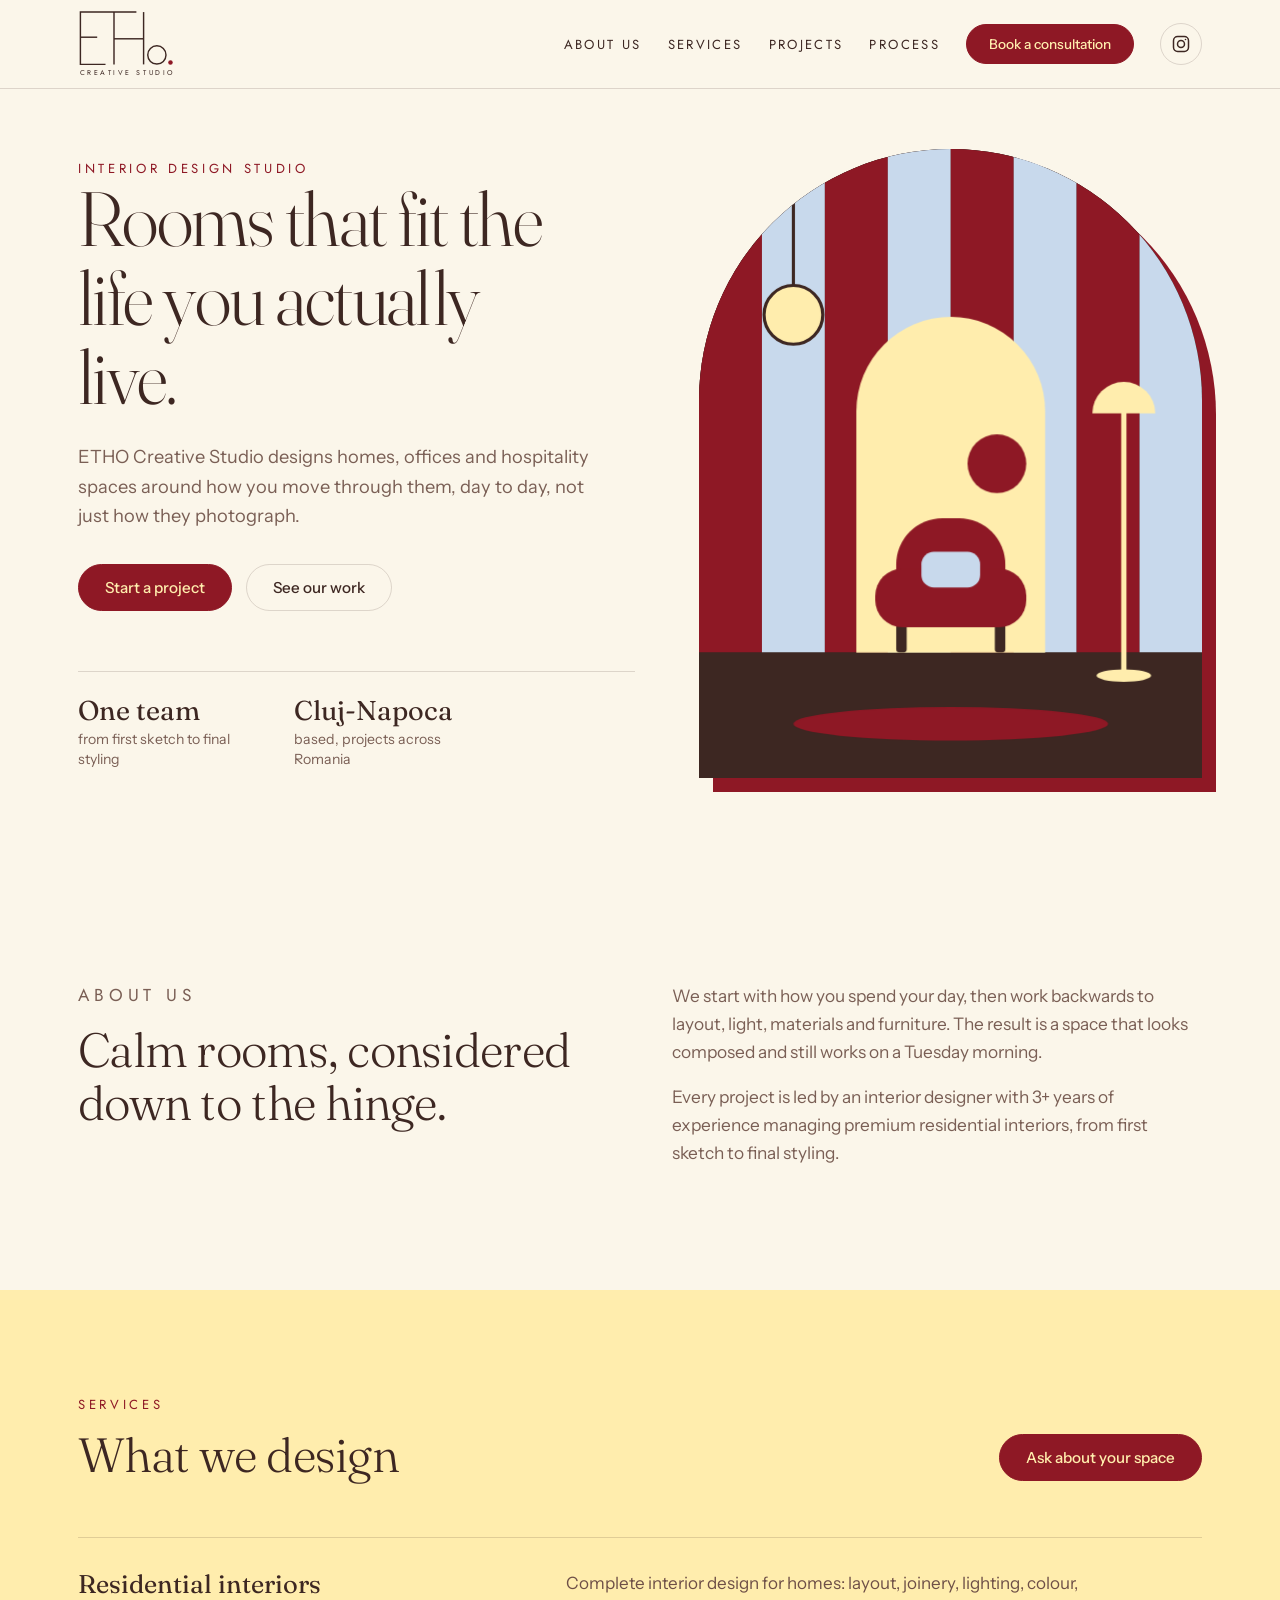
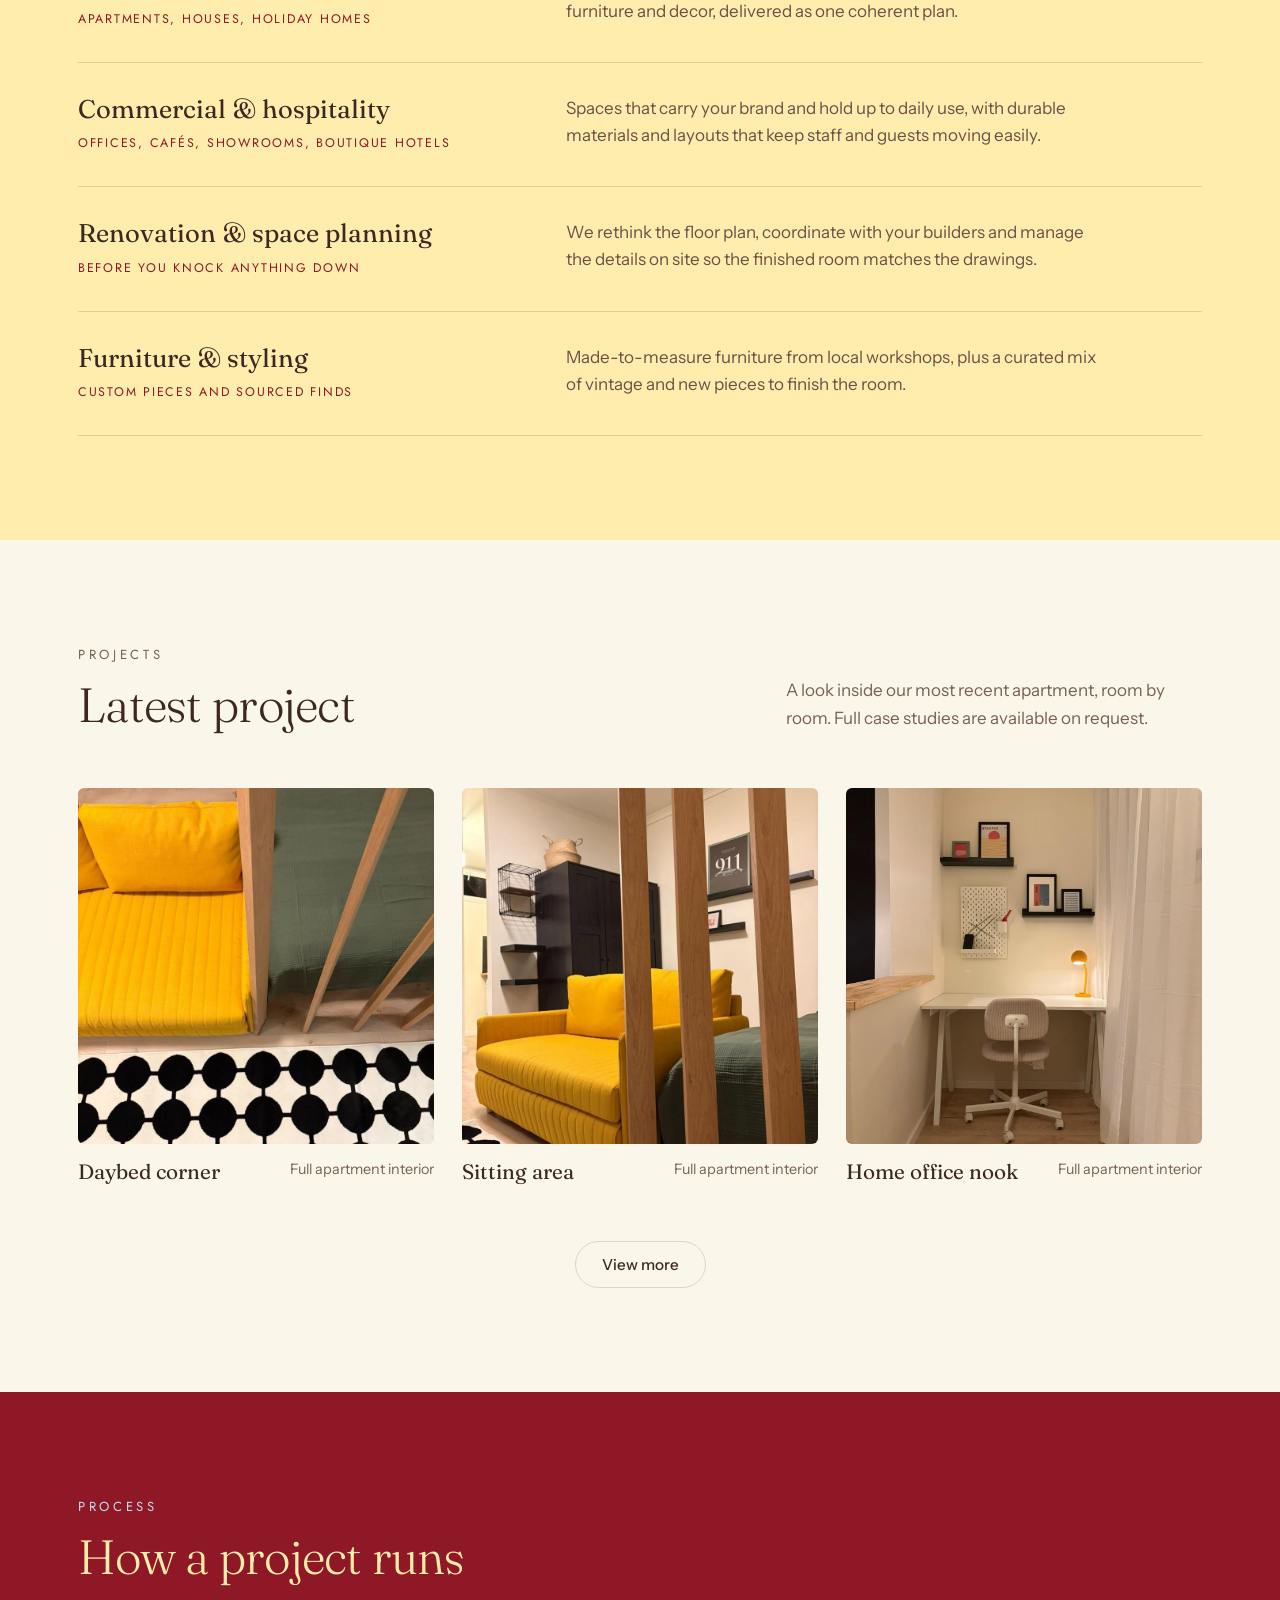
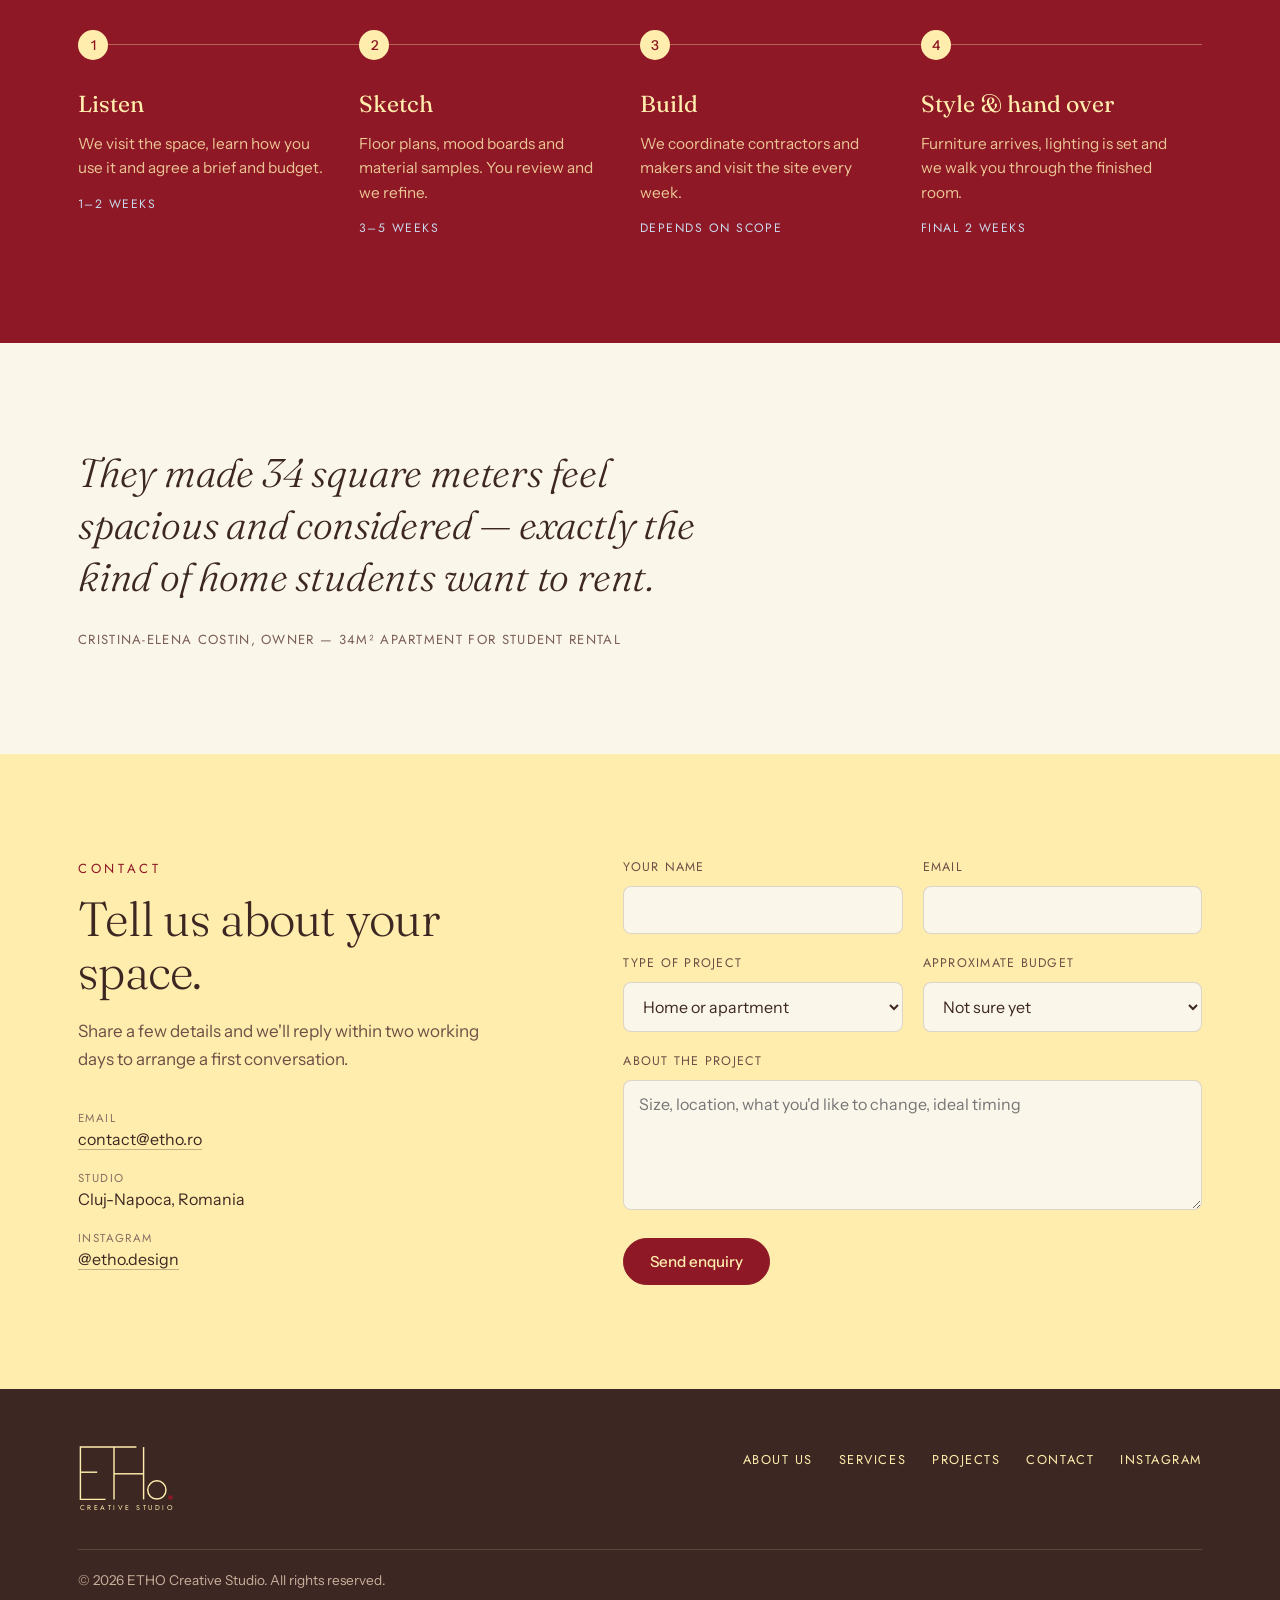
==== commit a5b31008: "v 1.9 form is now LIVE - via Formspree" ====
--- a/index.html
+++ b/index.html
@@ -269,7 +269,7 @@
       </div>
 
       <div>
-        <form id="form" novalidate>
+        <form id="form" novalidate action="https://formspree.io/f/xqpawdgj" method="POST">
           <div class="row">
             <div><label for="name">Your name</label><input id="name" name="name" autocomplete="name" required></div>
             <div><label for="email">Email</label><input id="email" name="email" type="email" autocomplete="email" required></div>
@@ -300,8 +300,9 @@
             <label for="msg">About the project</label>
             <textarea id="msg" name="msg" placeholder="Size, location, what you'd like to change, ideal timing"></textarea>
           </div>
-          <div><button class="btn" type="submit">Send enquiry</button></div>
+          <div><button class="btn" type="submit" id="submitBtn">Send enquiry</button></div>
           <p class="note" id="err" role="alert" hidden>Please add your name and a valid email so we can reply.</p>
+          <p class="note" id="sendErr" role="alert" hidden>Something went wrong sending this — please try again, or email us directly.</p>
           <div class="ok" id="ok" role="status"><strong>Enquiry sent</strong>Thank you. We'll be in touch within two working days.</div>
         </form>
       </div>
--- a/css/style.css
+++ b/css/style.css
@@ -0,0 +1,222 @@
+:root{
+  --cherry:#8E1825;
+  --cherry-deep:#6E1119;
+  --blue:#C8D9EC;
+  --butter:#FFEDAD;
+  --choc:#3D2722;
+  --bg:#FBF6EA;
+  --ink:#3D2722;
+  --muted:#7A5F55;
+  --line:rgba(61,39,34,.16);
+  --serif:"Fraunces","Iowan Old Style",Georgia,serif;
+  --sans:"Instrument Sans",system-ui,-apple-system,"Segoe UI",sans-serif;
+  --label:"Jost","Instrument Sans",system-ui,sans-serif;
+  --wrap:1180px;
+}
+@media (prefers-color-scheme: dark){
+  :root:not([data-theme="light"]){
+    --bg:#241512; --ink:#F3E8D6; --muted:#C9AF9C; --line:rgba(243,232,214,.16);
+  }
+}
+:root[data-theme="dark"]{
+  --bg:#241512; --ink:#F3E8D6; --muted:#C9AF9C; --line:rgba(243,232,214,.16);
+}
+
+*{box-sizing:border-box;margin:0;padding:0}
+html{scroll-behavior:smooth}
+body{
+  background:var(--bg);color:var(--ink);font-family:var(--sans);
+  font-size:17px;line-height:1.6;-webkit-font-smoothing:antialiased;
+}
+img,svg{display:block;max-width:100%}
+a{color:inherit}
+:focus-visible{outline:2px solid var(--cherry);outline-offset:3px;border-radius:2px}
+.wrap{max-width:var(--wrap);margin:0 auto;padding:0 28px}
+.label{
+  font-family:var(--label);font-weight:400;font-size:.82rem;
+  letter-spacing:.28em;text-transform:uppercase;color:var(--cherry);
+}
+:root[data-theme="dark"] .label,
+@media (prefers-color-scheme:dark){:root:not([data-theme="light"]) .label{color:var(--blue)}}
+
+/* ---------- Header ---------- */
+header.site{
+  position:sticky;top:0;z-index:30;
+  background:color-mix(in srgb, var(--bg) 86%, transparent);
+  backdrop-filter:blur(10px);border-bottom:1px solid var(--line);
+}
+.nav{display:flex;align-items:center;justify-content:space-between;height:88px;gap:24px}
+.logo{display:inline-flex;color:var(--ink);line-height:0}
+.logo svg{height:68px;width:auto}
+.logo .dot{fill:var(--cherry)}
+.nav ul{display:flex;gap:30px;list-style:none;align-items:center}
+.nav a.link{
+  text-decoration:none;font-family:var(--label);font-size:.82rem;font-weight:400;
+  letter-spacing:.18em;text-transform:uppercase;padding:6px 0;border-bottom:1px solid transparent;
+}
+.nav a.link:hover{border-color:var(--cherry)}
+.btn{
+  display:inline-block;text-decoration:none;font:500 .95rem var(--sans);
+  padding:13px 26px;border-radius:999px;border:1px solid var(--cherry);
+  background:var(--cherry);color:var(--butter);cursor:pointer;
+  transition:background .2s,color .2s;
+}
+.btn:hover{background:transparent;color:var(--ink);border-color:var(--ink)}
+.btn.ghost{background:transparent;color:var(--ink);border-color:var(--line)}
+.btn.ghost:hover{border-color:var(--ink)}
+.btn:disabled{opacity:.6;cursor:default}
+.btn:disabled:hover{background:var(--cherry);color:var(--butter)}
+.btn.small{padding:10px 20px;font-size:.85rem}
+.nav .btn{padding:11px 22px;font-size:.85rem}
+.nav ul{gap:26px}
+.ig{display:inline-flex;align-items:center;justify-content:center;width:42px;height:42px;border-radius:50%;
+  border:1px solid var(--line);color:var(--ink);transition:background .2s,color .2s,border-color .2s}
+.ig svg{width:20px;height:20px}
+.ig:hover{background:var(--cherry);border-color:var(--cherry);color:var(--butter)}
+.burger{display:none}
+
+/* ---------- Hero ---------- */
+.hero{padding:60px 0 100px}
+.hero-grid{display:grid;grid-template-columns:1.05fr .95fr;gap:64px;align-items:center}
+.hero h1{
+  font-family:var(--serif);font-weight:300;font-size:clamp(2.7rem,6vw,5rem);
+  line-height:1.03;letter-spacing:-.02em;font-variation-settings:"opsz" 144;max-width:11ch;
+}
+.hero p.lead{margin-top:26px;max-width:32rem;font-size:1.14rem;color:var(--muted)}
+.hero .actions{margin-top:34px;display:flex;gap:14px;flex-wrap:wrap}
+.hero-facts{margin-top:60px;display:flex;gap:40px;flex-wrap:wrap;border-top:1px solid var(--line);padding-top:24px}
+.hero-facts div{max-width:11rem;font-size:.88rem;color:var(--muted);line-height:1.4}
+.hero-facts strong{display:block;font-family:var(--serif);font-weight:400;font-size:1.7rem;color:var(--ink);line-height:1.1;margin-bottom:4px}
+
+.frame{
+  border-radius:999px 999px 0 0;overflow:hidden;aspect-ratio:4/5;background:var(--choc);
+  box-shadow:14px 14px 0 var(--cherry);
+}
+.frame svg{width:100%;height:100%}
+.rise{animation:rise .9s cubic-bezier(.2,.7,.2,1) both}
+@keyframes rise{from{opacity:0;transform:translateY(30px)}to{opacity:1;transform:none}}
+.swing{transform-box:fill-box;transform-origin:50% 0;animation:swing 4.5s 2s ease-in-out infinite alternate}
+@keyframes swing{from{transform:rotate(-3deg)}to{transform:rotate(3deg)}}
+.stripe{transform-box:fill-box;transform-origin:top;animation:drop .8s cubic-bezier(.2,.7,.2,1) both}
+@keyframes drop{from{transform:scaleY(0)}to{transform:scaleY(1)}}
+
+/* ---------- Sections ---------- */
+section{padding:104px 0}
+h2{
+  font-family:var(--serif);font-weight:300;font-size:clamp(2rem,3.8vw,3rem);
+  line-height:1.1;letter-spacing:-.015em;max-width:18ch;margin-top:14px;
+}
+.head{margin-bottom:56px}
+.head .label + h2{margin-top:14px}
+
+/* Studio */
+.studio-grid{display:grid;grid-template-columns:1fr 1fr;gap:64px;align-items:start}
+.studio-grid p{color:var(--muted);font-size:1.08rem;max-width:36rem}
+.studio-grid p + p{margin-top:18px}
+
+/* Services */
+.services{background:var(--butter);color:var(--choc)}
+.services .label{color:var(--cherry)}
+.svc-list{border-top:1px solid var(--line)}
+.svc{display:grid;grid-template-columns:.9fr 1.3fr;gap:48px;padding:32px 0;border-bottom:1px solid var(--line)}
+.svc h3{font-family:var(--serif);font-weight:400;font-size:1.6rem;line-height:1.15}
+.svc p{color:#6E4F47;max-width:34rem}
+.svc small{display:block;margin-top:10px;font-family:var(--label);letter-spacing:.14em;text-transform:uppercase;font-size:.78rem;color:var(--cherry)}
+
+/* Projects */
+.proj-head{display:flex;justify-content:space-between;align-items:end;gap:32px;flex-wrap:wrap;margin-bottom:56px}
+.proj-head p{max-width:26rem;color:var(--muted)}
+.grid{display:grid;grid-template-columns:repeat(3,1fr);gap:40px 28px;align-items:start}
+.tile{text-decoration:none;color:inherit;display:block}
+.tile[hidden]{display:none}
+.art{overflow:hidden;background:var(--choc);border-radius:6px;aspect-ratio:1/1}
+.art svg{width:100%;height:auto;transition:transform .8s cubic-bezier(.2,.7,.2,1)}
+.art img{width:100%;height:100%;object-fit:cover;display:block;transition:transform .8s cubic-bezier(.2,.7,.2,1)}
+.tile:hover .art svg,.tile:hover .art img{transform:scale(1.035)}
+.cap{display:flex;justify-content:space-between;gap:16px;padding-top:16px}
+.cap h3{font-family:var(--serif);font-weight:400;font-size:1.3rem;line-height:1.2}
+.cap p{color:var(--muted);font-size:.9rem;text-align:right;line-height:1.35}
+.proj-more{margin-top:56px;display:flex;justify-content:center}
+.tile-anim{opacity:0;transform:translateY(30px) scale(.98);transition:opacity .6s cubic-bezier(.2,.7,.2,1),transform .6s cubic-bezier(.2,.7,.2,1)}
+.tile-anim.show{opacity:1;transform:translateY(0) scale(1)}
+
+/* Process */
+.process{background:var(--cherry);color:var(--butter)}
+.process .label{color:var(--blue)}
+.process h2{color:var(--butter)}
+.steps{margin-top:60px;display:grid;grid-template-columns:repeat(4,1fr);gap:0;counter-reset:s;list-style:none}
+.step{border-top:1px solid rgba(255,237,173,.35);padding:26px 28px 0 0;position:relative}
+.step::before{
+  counter-increment:s;content:counter(s);
+  position:absolute;top:-15px;left:0;width:30px;height:30px;border-radius:50%;
+  background:var(--butter);color:var(--cherry);font:500 .85rem/30px var(--sans);text-align:center;
+}
+.step h3{font-family:var(--serif);font-weight:400;font-size:1.45rem;margin:14px 0 10px}
+.step p{color:rgba(255,237,173,.82);font-size:.96rem;max-width:16rem}
+.step small{display:block;margin-top:14px;color:var(--blue);font-family:var(--label);letter-spacing:.12em;text-transform:uppercase;font-size:.76rem}
+
+/* Quote */
+.quote blockquote{
+  font-family:var(--serif);font-weight:300;font-style:italic;font-size:clamp(1.6rem,3.2vw,2.5rem);
+  line-height:1.3;letter-spacing:-.005em;max-width:26ch;
+}
+.quote figcaption{margin-top:26px;font-family:var(--label);letter-spacing:.1em;text-transform:uppercase;font-size:.82rem;color:var(--muted)}
+
+/* Contact */
+.contact{background:var(--butter);color:var(--choc)}
+.contact .label{color:var(--cherry)}
+.contact-grid{display:grid;grid-template-columns:.9fr 1.1fr;gap:72px}
+.contact p.lead{margin-top:20px;color:#6E4F47;max-width:26rem}
+.details{margin-top:36px;display:grid;gap:16px;font-size:1rem}
+.details div small{display:block;font-family:var(--label);letter-spacing:.12em;text-transform:uppercase;font-size:.72rem;color:#8A6D63}
+.details a{text-decoration:none;border-bottom:1px solid rgba(61,39,34,.3)}
+.details a:hover{border-color:var(--cherry)}
+form{display:grid;gap:20px}
+.row{display:grid;grid-template-columns:1fr 1fr;gap:20px}
+label{display:block;font-family:var(--label);font-size:.78rem;letter-spacing:.1em;text-transform:uppercase;margin-bottom:8px;color:#6E4F47}
+input,select,textarea{
+  width:100%;font:400 1rem var(--sans);color:var(--choc);
+  background:var(--bg);border:1px solid var(--line);border-radius:8px;padding:13px 15px;
+}
+textarea{min-height:130px;resize:vertical}
+input:focus,select:focus,textarea:focus{outline:2px solid var(--cherry);outline-offset:1px;border-color:transparent}
+.note{font-size:.85rem;color:#8A6D63}
+.ok{display:none;padding:20px 22px;border-radius:8px;background:var(--cherry);color:var(--butter)}
+.ok.show{display:block}
+.ok strong{font-family:var(--serif);font-weight:400;font-size:1.25rem;display:block;margin-bottom:4px}
+
+footer{background:var(--choc);color:var(--butter);padding:56px 0 40px}
+.foot{display:flex;justify-content:space-between;gap:32px;flex-wrap:wrap;align-items:flex-start}
+footer .logo{color:var(--butter)}
+footer .logo .dot{fill:var(--cherry)}
+.foot ul{list-style:none;display:flex;gap:26px;flex-wrap:wrap}
+.foot a{text-decoration:none;font-family:var(--label);font-size:.8rem;letter-spacing:.12em;text-transform:uppercase}
+.foot a:hover{text-decoration:underline;text-underline-offset:4px}
+.legal{margin-top:36px;font-size:.85rem;color:#C9AF9C;border-top:1px solid rgba(255,237,173,.16);padding-top:20px}
+
+/* ---------- Responsive ---------- */
+@media (max-width:980px){
+  .hero-grid,.studio-grid,.contact-grid{grid-template-columns:1fr;gap:48px}
+  .hero h1{max-width:14ch}
+  .steps{grid-template-columns:1fr 1fr;row-gap:44px}
+  .svc{grid-template-columns:1fr;gap:12px}
+}
+@media (max-width:640px){
+  .grid{grid-template-columns:1fr;gap:32px}
+  body{font-size:16px}
+  .wrap{padding:0 20px}
+  section{padding:76px 0}
+  .nav ul li.nav-link{display:none}
+  .nav ul{gap:10px}
+  .nav{gap:12px}
+  .nav .btn{white-space:nowrap;padding:10px 16px;font-size:.8rem}
+  .ig{width:38px;height:38px}
+  .steps{grid-template-columns:1fr}
+  .row{grid-template-columns:1fr}
+  .hero{padding:36px 0 68px}
+}
+@media (prefers-reduced-motion: reduce){
+  html{scroll-behavior:auto}
+  .rise,.stripe,.swing{animation:none}
+  *{transition:none !important}
+}
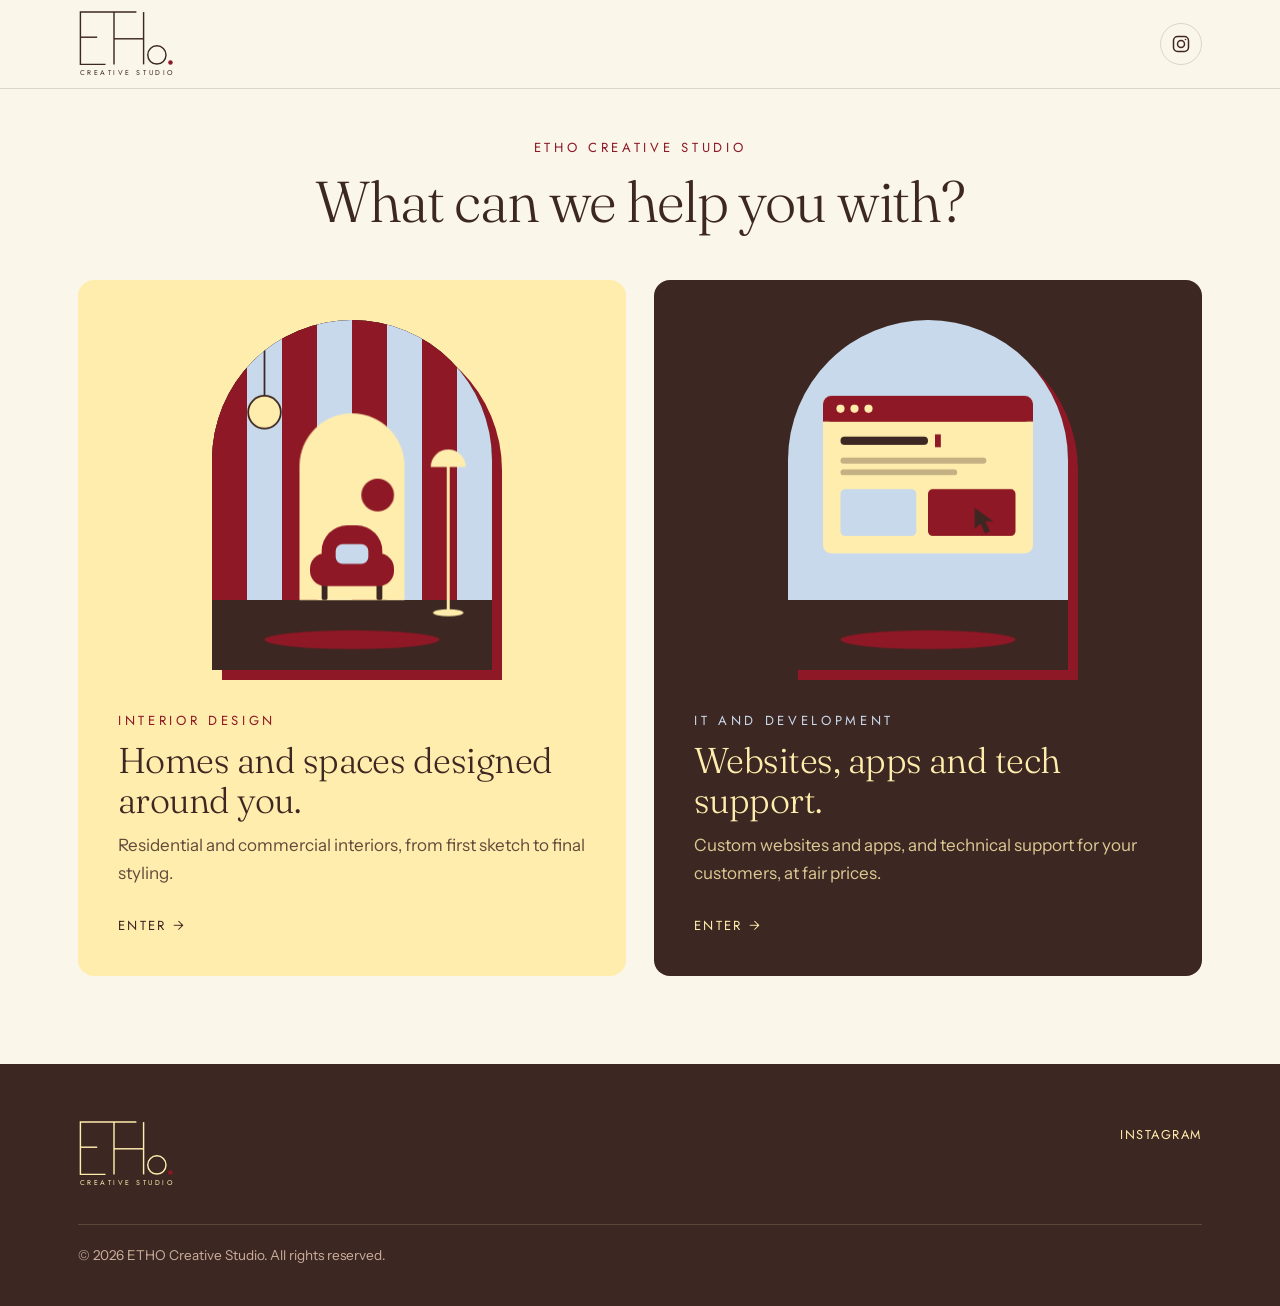
==== commit de5aaab0: "v 2.2 Deploy 2.2 version of the website  Separate design & it part" ====
--- a/index.html
+++ b/index.html
@@ -3,10 +3,8 @@
 <head>
 <meta charset="utf-8">
 <meta name="viewport" content="width=device-width, initial-scale=1">
-<title>ETHO Creative Studio | Interior design</title>
-<meta name="description" content="ETHO Creative Studio designs homes and interiors around the way people actually live in them.">
-<meta property="og:title" content="ETHO Creative Studio">
-<meta property="og:description" content="Interior design studio. Homes, offices and hospitality spaces, designed around how you live.">
+<title>ETHO Creative Studio | Interior design and IT</title>
+<meta name="description" content="ETHO Creative Studio: interior design, and IT and development (websites, apps, technical support).">
 <meta name="theme-color" content="#FFEDAD">
 <link rel="icon" type="image/svg+xml" href="favicon.svg">
 <link rel="preconnect" href="https://fonts.googleapis.com">
@@ -15,10 +13,7 @@
 <link rel="stylesheet" href="css/style.css">
 </head>
 <body>
-
-<header class="site">
-  <div class="wrap nav">
-    <a class="logo" href="#" aria-label="ETHO Creative Studio, home">
+<header class="site"><div class="wrap nav"><a class="logo" href="./" aria-label="ETHO Creative Studio, home">
       <svg viewBox="170 240 610 425" role="img" aria-hidden="true" focusable="false">
         <g fill="none" stroke="currentColor" stroke-width="9">
           <path d="M342 580H185V253H535"/>
@@ -31,42 +26,11 @@
         <circle class="dot" cx="748" cy="568" r="14"/>
         <text x="180" y="646" font-family="Jost, 'Instrument Sans', system-ui, sans-serif" font-weight="400" font-size="44" fill="currentColor" textLength="585" lengthAdjust="spacing">CREATIVE STUDIO</text>
       </svg>
-    </a>
-    <nav aria-label="Main">
-      <ul>
-        <li class="nav-link"><a class="link" href="#about">About us</a></li>
-        <li class="nav-link"><a class="link" href="#services">Services</a></li>
-        <li class="nav-link"><a class="link" href="#projects">Projects</a></li>
-        <li class="nav-link"><a class="link" href="#process">Process</a></li>
-        <li><a class="btn small" href="#contact">Book a consultation</a></li>
-        <li><a class="ig" href="https://www.instagram.com/etho.design" target="_blank" rel="noopener" aria-label="ETHO on Instagram (@etho.design)">
+    </a><nav aria-label="Main"><ul><li><a class="ig" href="https://www.instagram.com/etho.design" target="_blank" rel="noopener" aria-label="ETHO on Instagram (@etho.design)">
           <svg viewBox="0 0 24 24" fill="none" stroke="currentColor" stroke-width="1.8" aria-hidden="true"><rect x="3" y="3" width="18" height="18" rx="5"/><circle cx="12" cy="12" r="4.2"/><circle cx="17.4" cy="6.6" r="1" fill="currentColor" stroke="none"/></svg>
-        </a></li>
-      </ul>
-    </nav>
-  </div>
-</header>
-
-<main id="top">
-
-  <!-- HERO -->
-  <div class="hero">
-    <div class="wrap hero-grid">
-      <div>
-        <p class="label">Interior design studio</p>
-        <h1>Rooms that fit the life you actually live.</h1>
-        <p class="lead">ETHO Creative Studio designs homes, offices and hospitality spaces around how you move through them, day to day, not just how they photograph.</p>
-        <div class="actions">
-          <a class="btn" href="#contact">Start a project</a>
-          <a class="btn ghost" href="#projects">See our work</a>
-        </div>
-        <div class="hero-facts">
-          <div><strong>One team</strong>from first sketch to final styling</div>
-          <div><strong>Cluj-Napoca</strong>based, projects across Romania</div>
-        </div>
-      </div>
-
-      <div class="frame" aria-hidden="true">
+        </a></li></ul></nav></div></header>
+<main><section class="chooser"><div class="wrap"><div class="intro-c"><p class="label">ETHO Creative Studio</p><h1>What can we help you with?</h1></div><div class="choices">
+<a class="choice design" href="design.html"><div class="frame" aria-hidden="true">
         <svg viewBox="0 0 480 600" preserveAspectRatio="xMidYMid slice">
           <rect width="480" height="600" fill="#3D2722"/>
           <rect class="stripe" x="0" y="0" width="60" height="480" fill="#8E1825" style="animation-delay:.00s"/>
@@ -104,216 +68,10 @@
             <ellipse cx="240" cy="548" rx="150" ry="16" fill="#8E1825"/>
           </g>
         </svg>
-      </div>
-    </div>
-  </div>
-
-  <!-- ABOUT US -->
-  <section id="about">
-    <div class="wrap studio-grid">
-      <div class="head">
-        <p class="label">About us</p>
-        <h2>Calm rooms, considered down to the hinge.</h2>
-      </div>
-      <div>
-        <p>We start with how you spend your day, then work backwards to layout, light, materials and furniture. The result is a space that looks composed and still works on a Tuesday morning.</p>
-        <p>Every project is led by an interior designer with 3+ years of experience managing premium residential interiors, from first sketch to final styling.</p>
-      </div>
-    </div>
-  </section>
-
-  <!-- SERVICES -->
-  <section id="services" class="services">
-    <div class="wrap">
-      <div class="proj-head">
-        <div>
-          <p class="label">Services</p>
-          <h2>What we design</h2>
-        </div>
-        <a class="btn" href="#contact">Ask about your space</a>
-      </div>
-      <div class="svc-list">
-        <div class="svc">
-          <div><h3>Residential interiors</h3><small>Apartments, houses, holiday homes</small></div>
-          <p>Complete interior design for homes: layout, joinery, lighting, colour, furniture and decor, delivered as one coherent plan.</p>
-        </div>
-        <div class="svc">
-          <div><h3>Commercial &amp; hospitality</h3><small>Offices, cafés, showrooms, boutique hotels</small></div>
-          <p>Spaces that carry your brand and hold up to daily use, with durable materials and layouts that keep staff and guests moving easily.</p>
-        </div>
-        <div class="svc">
-          <div><h3>Renovation &amp; space planning</h3><small>Before you knock anything down</small></div>
-          <p>We rethink the floor plan, coordinate with your builders and manage the details on site so the finished room matches the drawings.</p>
-        </div>
-        <div class="svc">
-          <div><h3>Furniture &amp; styling</h3><small>Custom pieces and sourced finds</small></div>
-          <p>Made-to-measure furniture from local workshops, plus a curated mix of vintage and new pieces to finish the room.</p>
-        </div>
-      </div>
-    </div>
-  </section>
-
-  <!-- PROJECTS -->
-  <section id="projects">
-    <div class="wrap">
-      <div class="proj-head">
-        <div>
-          <p class="label">Projects</p>
-          <h2>Latest project</h2>
-        </div>
-        <p>A look inside our most recent apartment, room by room. Full case studies are available on request.</p>
-      </div>
-
-      <div class="grid" id="projGrid">
-        <a class="tile a" href="#contact" aria-label="Latest project, yellow daybed detail">
-          <div class="art">
-            <img src="assets/images/project-yellow-sofa.jpg" alt="Mustard yellow daybed next to an oak slat room divider, with a black and white dot rug">
-          </div>
-          <div class="cap"><h3>Daybed corner</h3><p>Full apartment interior</p></div>
-        </a>
-
-        <a class="tile b" href="#contact" aria-label="Latest project, yellow sofa and wardrobe">
-          <div class="art">
-            <img src="assets/images/project-yellow-corner.jpg" alt="Mustard yellow sofa in front of a dark wardrobe, seen through an oak slat divider">
-          </div>
-          <div class="cap"><h3>Sitting area</h3><p>Full apartment interior</p></div>
-        </a>
-
-        <a class="tile c" href="#contact" aria-label="Latest project, home office nook">
-          <div class="art">
-            <img src="assets/images/project-office.jpg" alt="Small home office nook with a white desk and a yellow lamp">
-          </div>
-          <div class="cap"><h3>Home office nook</h3><p>Full apartment interior</p></div>
-        </a>
-
-        <a class="tile d" href="#contact" aria-label="Latest project, kitchen" hidden>
-          <div class="art">
-            <img src="assets/images/project-kitchen.jpg" alt="Kitchen with sage green cabinetry, oak countertop and a dark backsplash">
-          </div>
-          <div class="cap"><h3>Kitchen</h3><p>Full apartment interior</p></div>
-        </a>
-
-        <a class="tile a" href="#contact" aria-label="Latest project, living and dining area" hidden>
-          <div class="art">
-            <img src="assets/images/project-living.jpg" alt="Living and dining area with a black and white striped accent wall and a paper pendant light">
-          </div>
-          <div class="cap"><h3>Living &amp; dining</h3><p>Full apartment interior</p></div>
-        </a>
-
-        <a class="tile b" href="#contact" aria-label="Latest project, bathroom" hidden>
-          <div class="art">
-            <img src="assets/images/project-bathroom.jpg" alt="Bathroom with mustard scalloped tile along the tub and a light oak vanity">
-          </div>
-          <div class="cap"><h3>Bathroom</h3><p>Full apartment interior</p></div>
-        </a>
-      </div>
-
-      <div class="proj-more">
-        <button class="btn ghost" id="projMoreBtn" type="button" aria-expanded="false" aria-controls="projGrid">View more</button>
-      </div>
-    </div>
-  </section>
-
-  <!-- PROCESS -->
-  <section id="process" class="process">
-    <div class="wrap">
-      <p class="label">Process</p>
-      <h2>How a project runs</h2>
-      <ol class="steps">
-        <li class="step">
-          <h3>Listen</h3>
-          <p>We visit the space, learn how you use it and agree a brief and budget.</p>
-          <small>1–2 weeks</small>
-        </li>
-        <li class="step">
-          <h3>Sketch</h3>
-          <p>Floor plans, mood boards and material samples. You review and we refine.</p>
-          <small>3–5 weeks</small>
-        </li>
-        <li class="step">
-          <h3>Build</h3>
-          <p>We coordinate contractors and makers and visit the site every week.</p>
-          <small>Depends on scope</small>
-        </li>
-        <li class="step">
-          <h3>Style &amp; hand over</h3>
-          <p>Furniture arrives, lighting is set and we walk you through the finished room.</p>
-          <small>Final 2 weeks</small>
-        </li>
-      </ol>
-    </div>
-  </section>
-
-  <!-- QUOTE -->
-  <section class="quote">
-    <div class="wrap">
-      <figure>
-        <blockquote>They made 34 square meters feel spacious and considered — exactly the kind of home students want to rent.</blockquote>
-        <figcaption>Cristina-Elena Costin, owner — 34m² apartment for student rental</figcaption>
-      </figure>
-    </div>
-  </section>
-
-  <!-- CONTACT -->
-  <section id="contact" class="contact">
-    <div class="wrap contact-grid">
-      <div>
-        <p class="label">Contact</p>
-        <h2>Tell us about your space.</h2>
-        <p class="lead">Share a few details and we'll reply within two working days to arrange a first conversation.</p>
-        <div class="details">
-          <div><small>Email</small><a href="mailto:contact@etho.ro">contact@etho.ro</a></div>
-          <div><small>Studio</small>Cluj-Napoca, Romania</div>
-          <div><small>Instagram</small><a href="https://www.instagram.com/etho.design" target="_blank" rel="noopener">@etho.design</a></div>
-        </div>
-      </div>
-
-      <div>
-        <form id="form" novalidate action="https://formspree.io/f/xqpawdgj" method="POST">
-          <div class="row">
-            <div><label for="name">Your name</label><input id="name" name="name" autocomplete="name" required></div>
-            <div><label for="email">Email</label><input id="email" name="email" type="email" autocomplete="email" required></div>
-          </div>
-          <div class="row">
-            <div>
-              <label for="type">Type of project</label>
-              <select id="type" name="type">
-                <option>Home or apartment</option>
-                <option>Office</option>
-                <option>Café, restaurant or hotel</option>
-                <option>Shop or showroom</option>
-                <option>Something else</option>
-              </select>
-            </div>
-            <div>
-              <label for="budget">Approximate budget</label>
-              <select id="budget" name="budget">
-                <option>Not sure yet</option>
-                <option>Under 10,000 €</option>
-                <option>10,000–30,000 €</option>
-                <option>30,000–80,000 €</option>
-                <option>Over 80,000 €</option>
-              </select>
-            </div>
-          </div>
-          <div>
-            <label for="msg">About the project</label>
-            <textarea id="msg" name="msg" placeholder="Size, location, what you'd like to change, ideal timing"></textarea>
-          </div>
-          <div><button class="btn" type="submit" id="submitBtn">Send enquiry</button></div>
-          <p class="note" id="err" role="alert" hidden>Please add your name and a valid email so we can reply.</p>
-          <p class="note" id="sendErr" role="alert" hidden>Something went wrong sending this — please try again, or email us directly.</p>
-          <div class="ok" id="ok" role="status"><strong>Enquiry sent</strong>Thank you. We'll be in touch within two working days.</div>
-        </form>
-      </div>
-    </div>
-  </section>
-</main>
-
-<footer>
-  <div class="wrap">
-    <div class="foot">
-      <a class="logo" href="#" aria-label="ETHO Creative Studio, home">
+      </div><p class="label">Interior design</p><h2>Homes and spaces designed around you.</h2><p>Residential and commercial interiors, from first sketch to final styling.</p><span class="go">Enter &rarr;</span></a>
+<a class="choice it" href="it.html"><div class="frame" aria-hidden="true"><svg viewBox="0 0 480 600" preserveAspectRatio="xMidYMid slice"><rect width="480" height="600" fill="#C8D9EC"/><rect y="480" width="480" height="120" fill="#3D2722"/><g class="rise" style="animation-delay:.3s"><g class="float"><rect x="60" y="130" width="360" height="270" rx="14" fill="#FFEDAD"/><rect x="60" y="130" width="360" height="44" rx="14" fill="#8E1825"/><rect x="60" y="160" width="360" height="14" fill="#8E1825"/><circle cx="90" cy="152" r="7" fill="#FFEDAD"/><circle cx="114" cy="152" r="7" fill="#FFEDAD"/><circle cx="138" cy="152" r="7" fill="#FFEDAD"/><rect x="90" y="200" width="150" height="14" rx="7" fill="#3D2722"/><rect class="blink" x="252" y="196" width="10" height="22" fill="#8E1825"/><rect x="90" y="236" width="250" height="10" rx="5" fill="#3D2722" opacity=".3"/><rect x="90" y="256" width="200" height="10" rx="5" fill="#3D2722" opacity=".3"/><rect x="90" y="290" width="130" height="80" rx="8" fill="#C8D9EC"/><rect x="240" y="290" width="150" height="80" rx="8" fill="#8E1825"/><path d="M320 322V358L330 349L338 366L346 362L338 345H352Z" fill="#3D2722"/></g></g><g class="rise" style="animation-delay:.9s"><ellipse cx="240" cy="548" rx="150" ry="16" fill="#8E1825"/></g></svg></div><p class="label">IT and development</p><h2>Websites, apps and tech support.</h2><p>Custom websites and apps, and technical support for your customers, at fair prices.</p><span class="go">Enter &rarr;</span></a>
+</div></div></section></main>
+<footer><div class="wrap"><div class="foot"><a class="logo" href="#" aria-label="ETHO Creative Studio, home">
         <svg viewBox="170 240 610 425" role="img" aria-hidden="true" focusable="false">
           <g fill="none" stroke="currentColor" stroke-width="9">
             <path d="M342 580H185V253H535"/>
@@ -326,19 +84,7 @@
           <circle class="dot" cx="748" cy="568" r="14"/>
           <text x="180" y="646" font-family="Jost, 'Instrument Sans', system-ui, sans-serif" font-weight="400" font-size="44" fill="currentColor" textLength="585" lengthAdjust="spacing">CREATIVE STUDIO</text>
         </svg>
-      </a>
-      <ul>
-        <li><a href="#about">About us</a></li>
-        <li><a href="#services">Services</a></li>
-        <li><a href="#projects">Projects</a></li>
-        <li><a href="#contact">Contact</a></li>
-        <li><a href="https://www.instagram.com/etho.design" target="_blank" rel="noopener">Instagram</a></li>
-      </ul>
-    </div>
-    <p class="legal">© <span id="yr">2026</span> ETHO Creative Studio. All rights reserved.</p>
-  </div>
-</footer>
-
+      </a><ul><li><a href="https://www.instagram.com/etho.design" target="_blank" rel="noopener">Instagram</a></li></ul></div><p class="legal">&copy; <span id="yr">2026</span> ETHO Creative Studio. All rights reserved.</p></div></footer>
 <script src="js/main.js" defer></script>
 </body>
 </html>
--- a/css/style.css
+++ b/css/style.css
@@ -207,10 +207,12 @@
   .wrap{padding:0 20px}
   section{padding:76px 0}
   .nav ul li.nav-link{display:none}
-  .nav ul{gap:10px}
+  .nav ul{gap:8px}
   .nav{gap:12px}
   .nav .btn{white-space:nowrap;padding:10px 16px;font-size:.8rem}
-  .ig{width:38px;height:38px}
+  .ig{width:36px;height:36px}
+  .ig svg{width:18px;height:18px}
+  .nav .btn{padding:9px 14px}
   .steps{grid-template-columns:1fr}
   .row{grid-template-columns:1fr}
   .hero{padding:36px 0 68px}
@@ -220,3 +222,74 @@
   .rise,.stripe,.swing{animation:none}
   *{transition:none !important}
 }
+
+.float{animation:float 5s ease-in-out infinite alternate}
+@keyframes float{from{transform:translateY(-5px)}to{transform:translateY(5px)}}
+.blink{animation:blink 1.1s steps(1) infinite}
+@keyframes blink{50%{opacity:0}}
+.chooser{padding:48px 0 88px}
+.intro-c{text-align:center;margin-bottom:48px}
+.intro-c h1{font-family:var(--serif);font-weight:300;font-size:clamp(2.2rem,5vw,3.6rem);line-height:1.05;letter-spacing:-.02em;margin-top:14px}
+.choices{display:grid;grid-template-columns:1fr 1fr;gap:28px}
+.choice{display:flex;flex-direction:column;text-decoration:none;border-radius:16px;padding:40px;transition:transform .3s cubic-bezier(.2,.7,.2,1)}
+.choice:hover{transform:translateY(-6px)}
+.choice.design{background:var(--butter);color:var(--choc)}
+.choice.it{background:var(--choc);color:var(--butter)}
+.choice .frame{width:100%;max-width:280px;margin:0 auto 40px;box-shadow:10px 10px 0 var(--cherry)}
+.choice.design .label{color:var(--cherry)}
+.choice.it .label{color:var(--blue)}
+.choice h2{font-size:clamp(1.7rem,2.8vw,2.3rem);max-width:none;margin-top:10px}
+.choice p:not(.label){margin-top:12px;opacity:.82;max-width:30rem}
+.choice .go{margin-top:auto;padding-top:28px;font-family:var(--label);letter-spacing:.18em;text-transform:uppercase;font-size:.82rem}
+@media (max-width:820px){.choices{grid-template-columns:1fr}.choice{padding:28px}.choice .frame{max-width:220px;margin-bottom:32px}}
+@media (prefers-reduced-motion: reduce){.float,.blink{animation:none}}
+
+.it-page{--bg:#241512;--ink:#F3E8D6;--muted:#C9AF9C;--line:rgba(243,232,214,.16)}
+.it-page .label{color:var(--blue)}
+.it-hero{padding:72px 0 96px}
+.it-hero h1{font-family:var(--serif);font-weight:300;font-size:clamp(2.8rem,7.4vw,6.2rem);line-height:1;letter-spacing:-.025em;font-variation-settings:"opsz" 144;max-width:15ch;margin-top:16px}
+.it-row{margin-top:56px;display:grid;grid-template-columns:1fr 1fr;gap:56px;align-items:center}
+.it-row .lead{font-size:1.14rem;color:var(--muted);max-width:30rem}
+.it-row .actions{margin-top:32px;display:flex;gap:14px;flex-wrap:wrap}
+.chips{margin-top:28px;display:flex;gap:10px;flex-wrap:wrap}
+.chips span{border:1px solid var(--line);border-radius:999px;padding:7px 16px;font-size:.88rem;color:var(--muted)}
+.term{background:var(--choc);border:1px solid var(--line);border-radius:14px;box-shadow:10px 10px 0 var(--cherry);font-family:ui-monospace,SFMono-Regular,Menlo,Consolas,monospace;font-size:.95rem}
+.term-bar{display:flex;gap:7px;padding:14px 18px;border-bottom:1px solid var(--line)}
+.term-bar i{width:11px;height:11px;border-radius:50%;background:var(--butter);opacity:.45}
+.term-bar i:first-child{background:#E5485C;opacity:1}
+.term-body{padding:26px 24px 30px;display:grid;gap:14px}
+.term p{color:var(--butter);animation:tin .8s both}
+@keyframes tin{from{opacity:0;transform:translateY(8px)}to{opacity:1;transform:none}}
+.term b{color:#E5485C;margin-right:10px}
+.term span{color:var(--blue)}
+.cur{display:inline-block;width:10px;height:1.1em;background:var(--butter);vertical-align:text-bottom;animation:blink 1.1s steps(1) infinite}
+.it-sec{padding:96px 0}
+.it-line{border-top:1px solid var(--line)}
+.bento{margin-top:48px;display:grid;grid-template-columns:repeat(3,1fr);gap:20px}
+.card{background:var(--choc);border-radius:14px;padding:32px;border-top:4px solid var(--c);transition:transform .3s cubic-bezier(.2,.7,.2,1)}
+.card:hover{transform:translateY(-6px)}
+.card .n{font-family:var(--serif);font-weight:300;font-size:2.6rem;color:var(--c);line-height:1}
+.card h3{font-family:var(--serif);font-weight:400;font-size:1.6rem;margin:22px 0 10px;line-height:1.15}
+.card p{color:var(--muted)}
+.card small{display:block;margin-top:18px;font-family:var(--label);letter-spacing:.14em;text-transform:uppercase;font-size:.74rem;color:var(--c)}
+.it-proc{display:grid;grid-template-columns:.8fr 1.2fr;gap:64px;align-items:start}
+.it-proc .head{position:sticky;top:120px;margin:0}
+.prow{display:grid;grid-template-columns:84px 1fr;gap:12px;padding:28px 0;border-top:1px solid var(--line)}
+.prow:last-child{border-bottom:1px solid var(--line)}
+.prow .n{font-family:var(--serif);font-weight:300;font-size:2.8rem;color:var(--blue);line-height:1}
+.prow h3{font-family:var(--serif);font-weight:400;font-size:1.5rem}
+.prow p{color:var(--muted);margin-top:6px}
+.it-page .contact{background:var(--cherry);color:var(--butter)}
+.it-page .contact .label{color:var(--blue)}
+.it-page .contact p.lead{color:rgba(255,237,173,.85)}
+.it-page .details small{color:var(--blue)}
+.it-page .details a{border-color:rgba(255,237,173,.45)}
+.it-page .contact label{color:var(--butter)}
+.it-page .contact input,.it-page .contact select,.it-page .contact textarea{background:var(--butter);border-color:transparent}
+.it-page .contact .btn{background:var(--butter);color:var(--cherry);border-color:var(--butter)}
+.it-page .contact .btn:hover{background:transparent;color:var(--butter)}
+.it-page .contact .btn:disabled:hover{background:var(--butter);color:var(--cherry)}
+.it-page .contact .note{color:var(--butter)}
+.it-page .ok{background:var(--choc)}
+@media (max-width:820px){.it-row,.bento,.it-proc{grid-template-columns:1fr;gap:40px}.it-proc .head{position:static}.it-hero{padding:48px 0 72px}.it-sec{padding:72px 0}.prow{grid-template-columns:56px 1fr}}
+@media (prefers-reduced-motion: reduce){.term p,.cur{animation:none}}
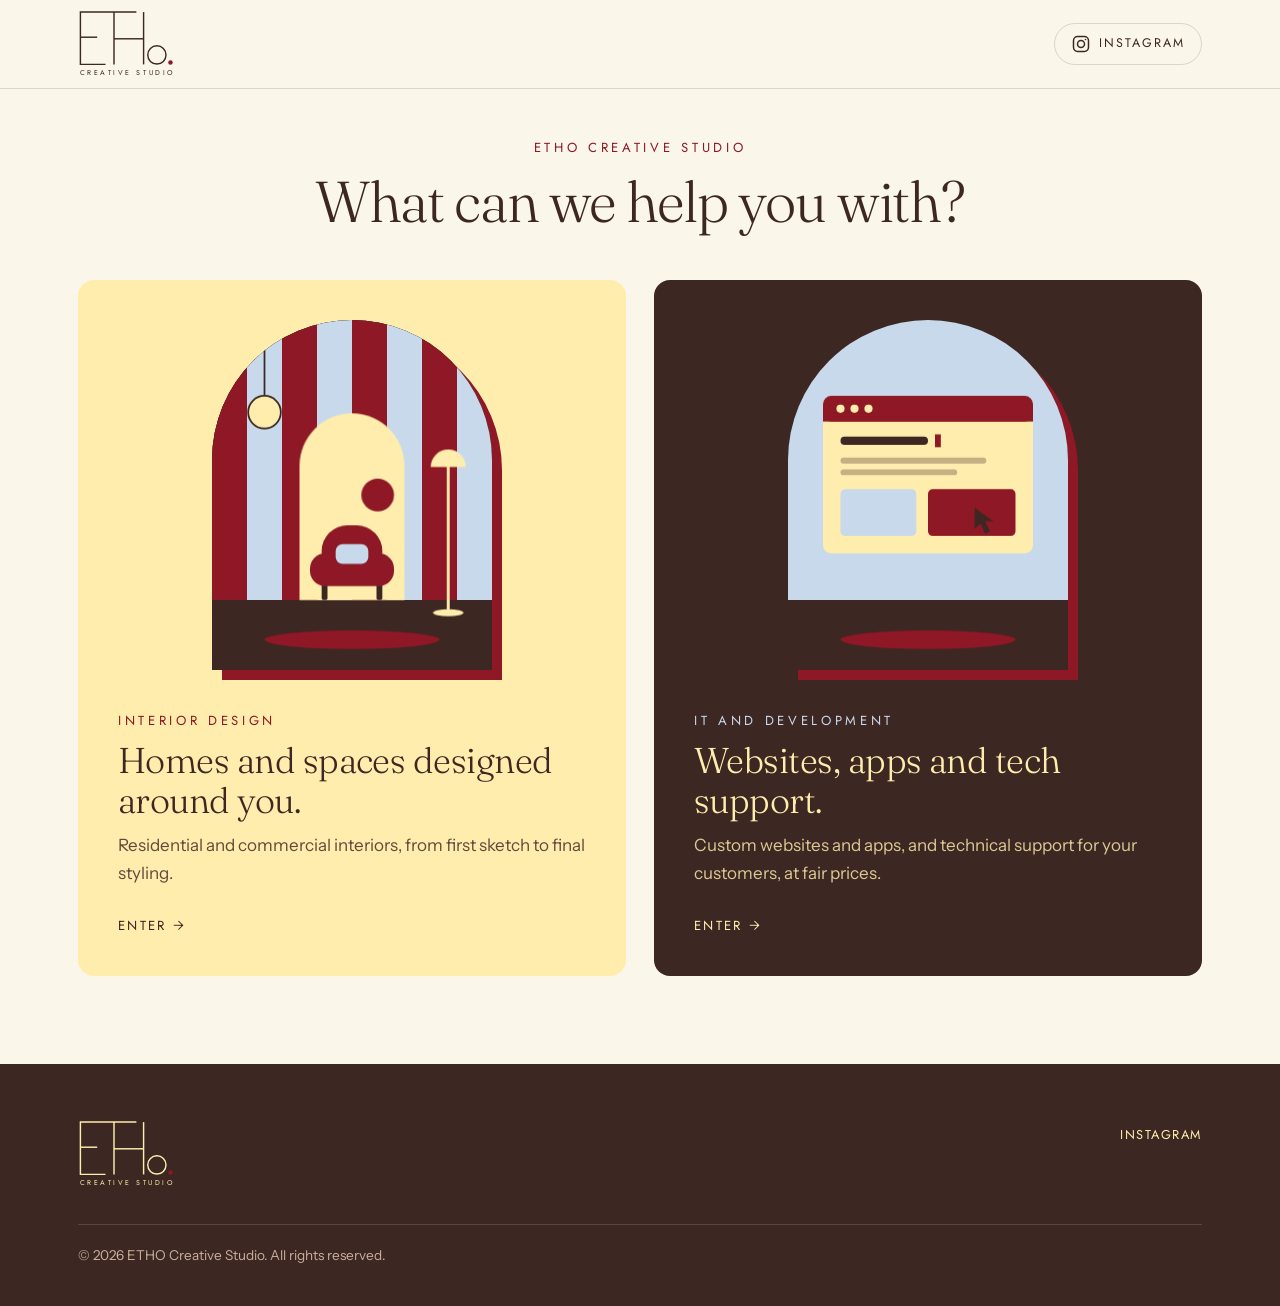
==== commit c992abae: "v 2.3 - important updates Home and Instagram + clean URLs" ====
--- a/index.html
+++ b/index.html
@@ -28,9 +28,9 @@
       </svg>
     </a><nav aria-label="Main"><ul><li><a class="ig" href="https://www.instagram.com/etho.design" target="_blank" rel="noopener" aria-label="ETHO on Instagram (@etho.design)">
           <svg viewBox="0 0 24 24" fill="none" stroke="currentColor" stroke-width="1.8" aria-hidden="true"><rect x="3" y="3" width="18" height="18" rx="5"/><circle cx="12" cy="12" r="4.2"/><circle cx="17.4" cy="6.6" r="1" fill="currentColor" stroke="none"/></svg>
-        </a></li></ul></nav></div></header>
+        <span class="ig-t">Instagram</span></a></li></ul></nav></div></header>
 <main><section class="chooser"><div class="wrap"><div class="intro-c"><p class="label">ETHO Creative Studio</p><h1>What can we help you with?</h1></div><div class="choices">
-<a class="choice design" href="design.html"><div class="frame" aria-hidden="true">
+<a class="choice design" href="design/"><div class="frame" aria-hidden="true">
         <svg viewBox="0 0 480 600" preserveAspectRatio="xMidYMid slice">
           <rect width="480" height="600" fill="#3D2722"/>
           <rect class="stripe" x="0" y="0" width="60" height="480" fill="#8E1825" style="animation-delay:.00s"/>
@@ -69,7 +69,7 @@
           </g>
         </svg>
       </div><p class="label">Interior design</p><h2>Homes and spaces designed around you.</h2><p>Residential and commercial interiors, from first sketch to final styling.</p><span class="go">Enter &rarr;</span></a>
-<a class="choice it" href="it.html"><div class="frame" aria-hidden="true"><svg viewBox="0 0 480 600" preserveAspectRatio="xMidYMid slice"><rect width="480" height="600" fill="#C8D9EC"/><rect y="480" width="480" height="120" fill="#3D2722"/><g class="rise" style="animation-delay:.3s"><g class="float"><rect x="60" y="130" width="360" height="270" rx="14" fill="#FFEDAD"/><rect x="60" y="130" width="360" height="44" rx="14" fill="#8E1825"/><rect x="60" y="160" width="360" height="14" fill="#8E1825"/><circle cx="90" cy="152" r="7" fill="#FFEDAD"/><circle cx="114" cy="152" r="7" fill="#FFEDAD"/><circle cx="138" cy="152" r="7" fill="#FFEDAD"/><rect x="90" y="200" width="150" height="14" rx="7" fill="#3D2722"/><rect class="blink" x="252" y="196" width="10" height="22" fill="#8E1825"/><rect x="90" y="236" width="250" height="10" rx="5" fill="#3D2722" opacity=".3"/><rect x="90" y="256" width="200" height="10" rx="5" fill="#3D2722" opacity=".3"/><rect x="90" y="290" width="130" height="80" rx="8" fill="#C8D9EC"/><rect x="240" y="290" width="150" height="80" rx="8" fill="#8E1825"/><path d="M320 322V358L330 349L338 366L346 362L338 345H352Z" fill="#3D2722"/></g></g><g class="rise" style="animation-delay:.9s"><ellipse cx="240" cy="548" rx="150" ry="16" fill="#8E1825"/></g></svg></div><p class="label">IT and development</p><h2>Websites, apps and tech support.</h2><p>Custom websites and apps, and technical support for your customers, at fair prices.</p><span class="go">Enter &rarr;</span></a>
+<a class="choice it" href="it/"><div class="frame" aria-hidden="true"><svg viewBox="0 0 480 600" preserveAspectRatio="xMidYMid slice"><rect width="480" height="600" fill="#C8D9EC"/><rect y="480" width="480" height="120" fill="#3D2722"/><g class="rise" style="animation-delay:.3s"><g class="float"><rect x="60" y="130" width="360" height="270" rx="14" fill="#FFEDAD"/><rect x="60" y="130" width="360" height="44" rx="14" fill="#8E1825"/><rect x="60" y="160" width="360" height="14" fill="#8E1825"/><circle cx="90" cy="152" r="7" fill="#FFEDAD"/><circle cx="114" cy="152" r="7" fill="#FFEDAD"/><circle cx="138" cy="152" r="7" fill="#FFEDAD"/><rect x="90" y="200" width="150" height="14" rx="7" fill="#3D2722"/><rect class="blink" x="252" y="196" width="10" height="22" fill="#8E1825"/><rect x="90" y="236" width="250" height="10" rx="5" fill="#3D2722" opacity=".3"/><rect x="90" y="256" width="200" height="10" rx="5" fill="#3D2722" opacity=".3"/><rect x="90" y="290" width="130" height="80" rx="8" fill="#C8D9EC"/><rect x="240" y="290" width="150" height="80" rx="8" fill="#8E1825"/><path d="M320 322V358L330 349L338 366L346 362L338 345H352Z" fill="#3D2722"/></g></g><g class="rise" style="animation-delay:.9s"><ellipse cx="240" cy="548" rx="150" ry="16" fill="#8E1825"/></g></svg></div><p class="label">IT and development</p><h2>Websites, apps and tech support.</h2><p>Custom websites and apps, and technical support for your customers, at fair prices.</p><span class="go">Enter &rarr;</span></a>
 </div></div></section></main>
 <footer><div class="wrap"><div class="foot"><a class="logo" href="#" aria-label="ETHO Creative Studio, home">
         <svg viewBox="170 240 610 425" role="img" aria-hidden="true" focusable="false">
--- a/css/style.css
+++ b/css/style.css
@@ -69,7 +69,7 @@
 .btn.small{padding:10px 20px;font-size:.85rem}
 .nav .btn{padding:11px 22px;font-size:.85rem}
 .nav ul{gap:26px}
-.ig{display:inline-flex;align-items:center;justify-content:center;width:42px;height:42px;border-radius:50%;
+.ig{display:inline-flex;align-items:center;justify-content:center;min-width:42px;height:42px;padding:0 16px;gap:8px;border-radius:999px;
   border:1px solid var(--line);color:var(--ink);transition:background .2s,color .2s,border-color .2s}
 .ig svg{width:20px;height:20px}
 .ig:hover{background:var(--cherry);border-color:var(--cherry);color:var(--butter)}
@@ -293,3 +293,7 @@
 .it-page .ok{background:var(--choc)}
 @media (max-width:820px){.it-row,.bento,.it-proc{grid-template-columns:1fr;gap:40px}.it-proc .head{position:static}.it-hero{padding:48px 0 72px}.it-sec{padding:72px 0}.prow{grid-template-columns:56px 1fr}}
 @media (prefers-reduced-motion: reduce){.term p,.cur{animation:none}}
+.ig{text-decoration:none}
+.ig-t{font-family:var(--label);font-size:.78rem;letter-spacing:.16em;text-transform:uppercase}
+@media (max-width:1150px){.ig{padding:0;width:42px}.ig-t{display:none}}
+@media (max-width:640px){.ig{width:36px;height:36px}}
